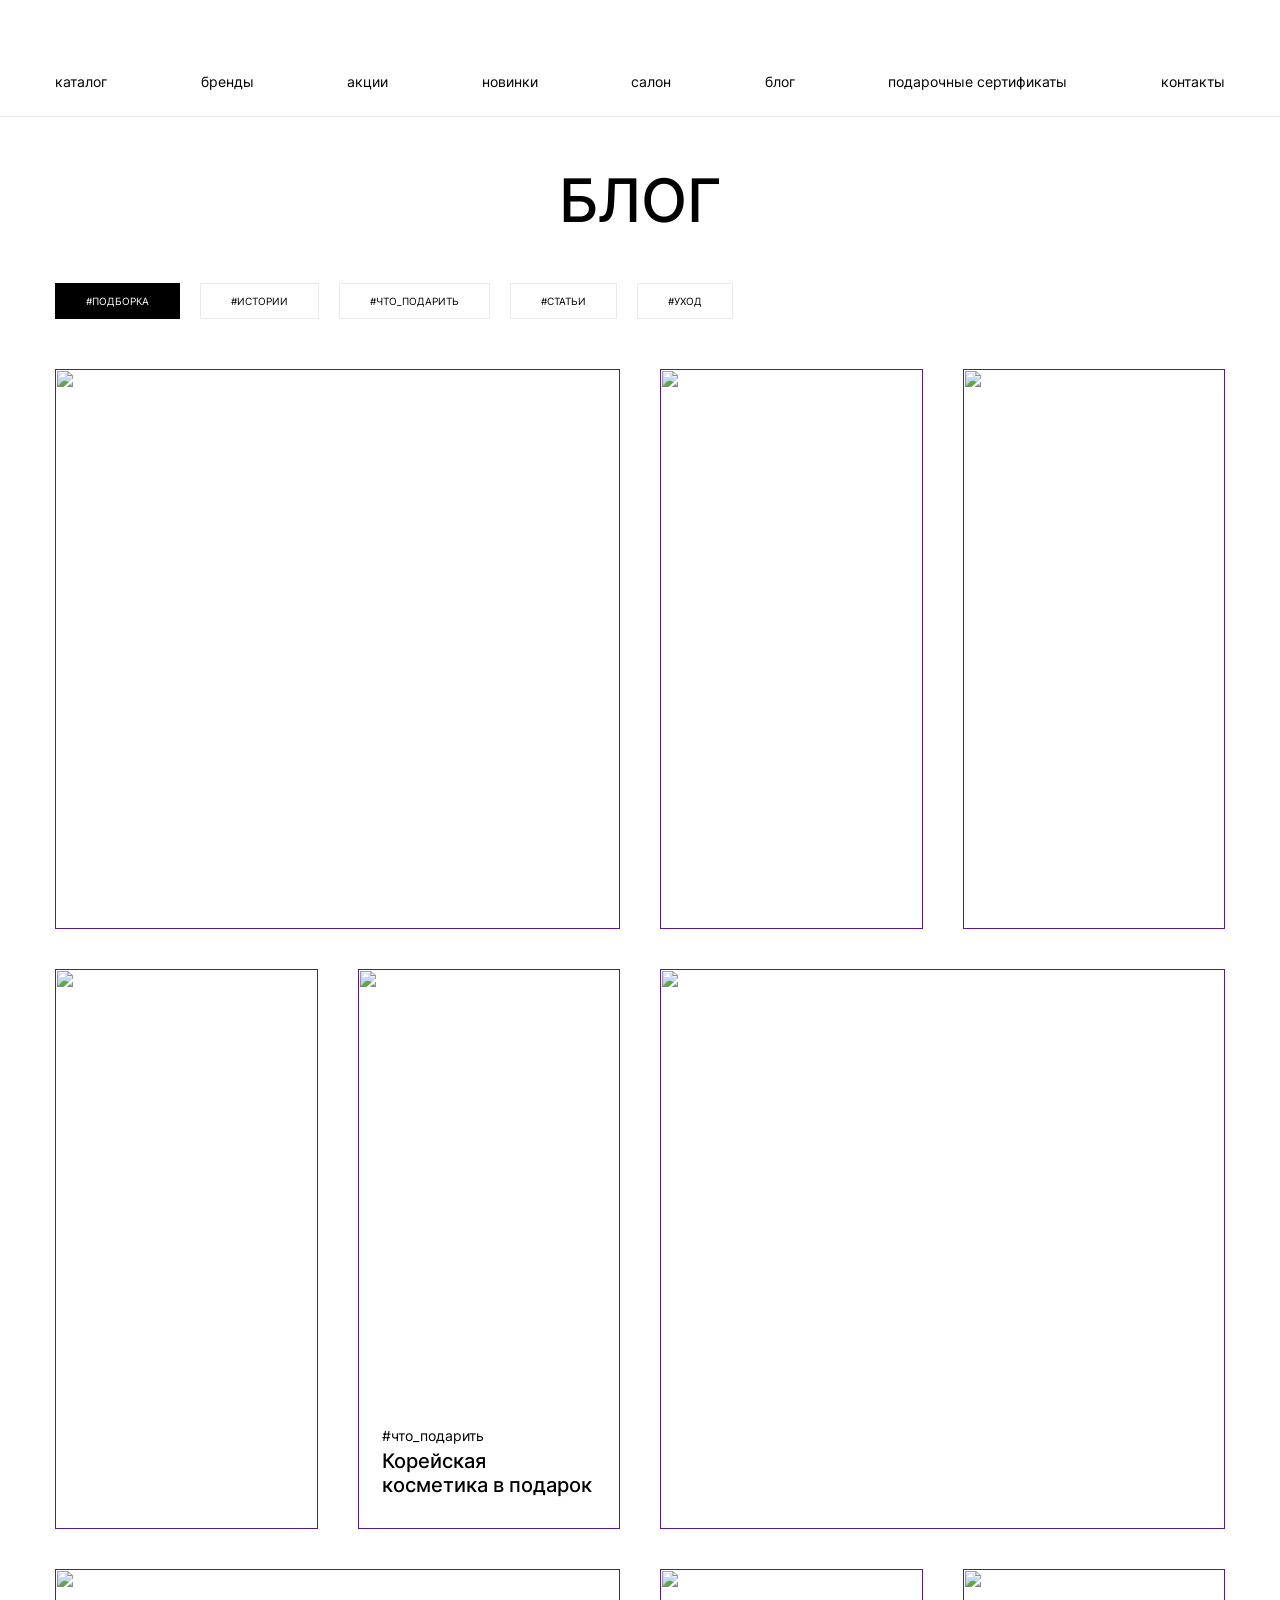
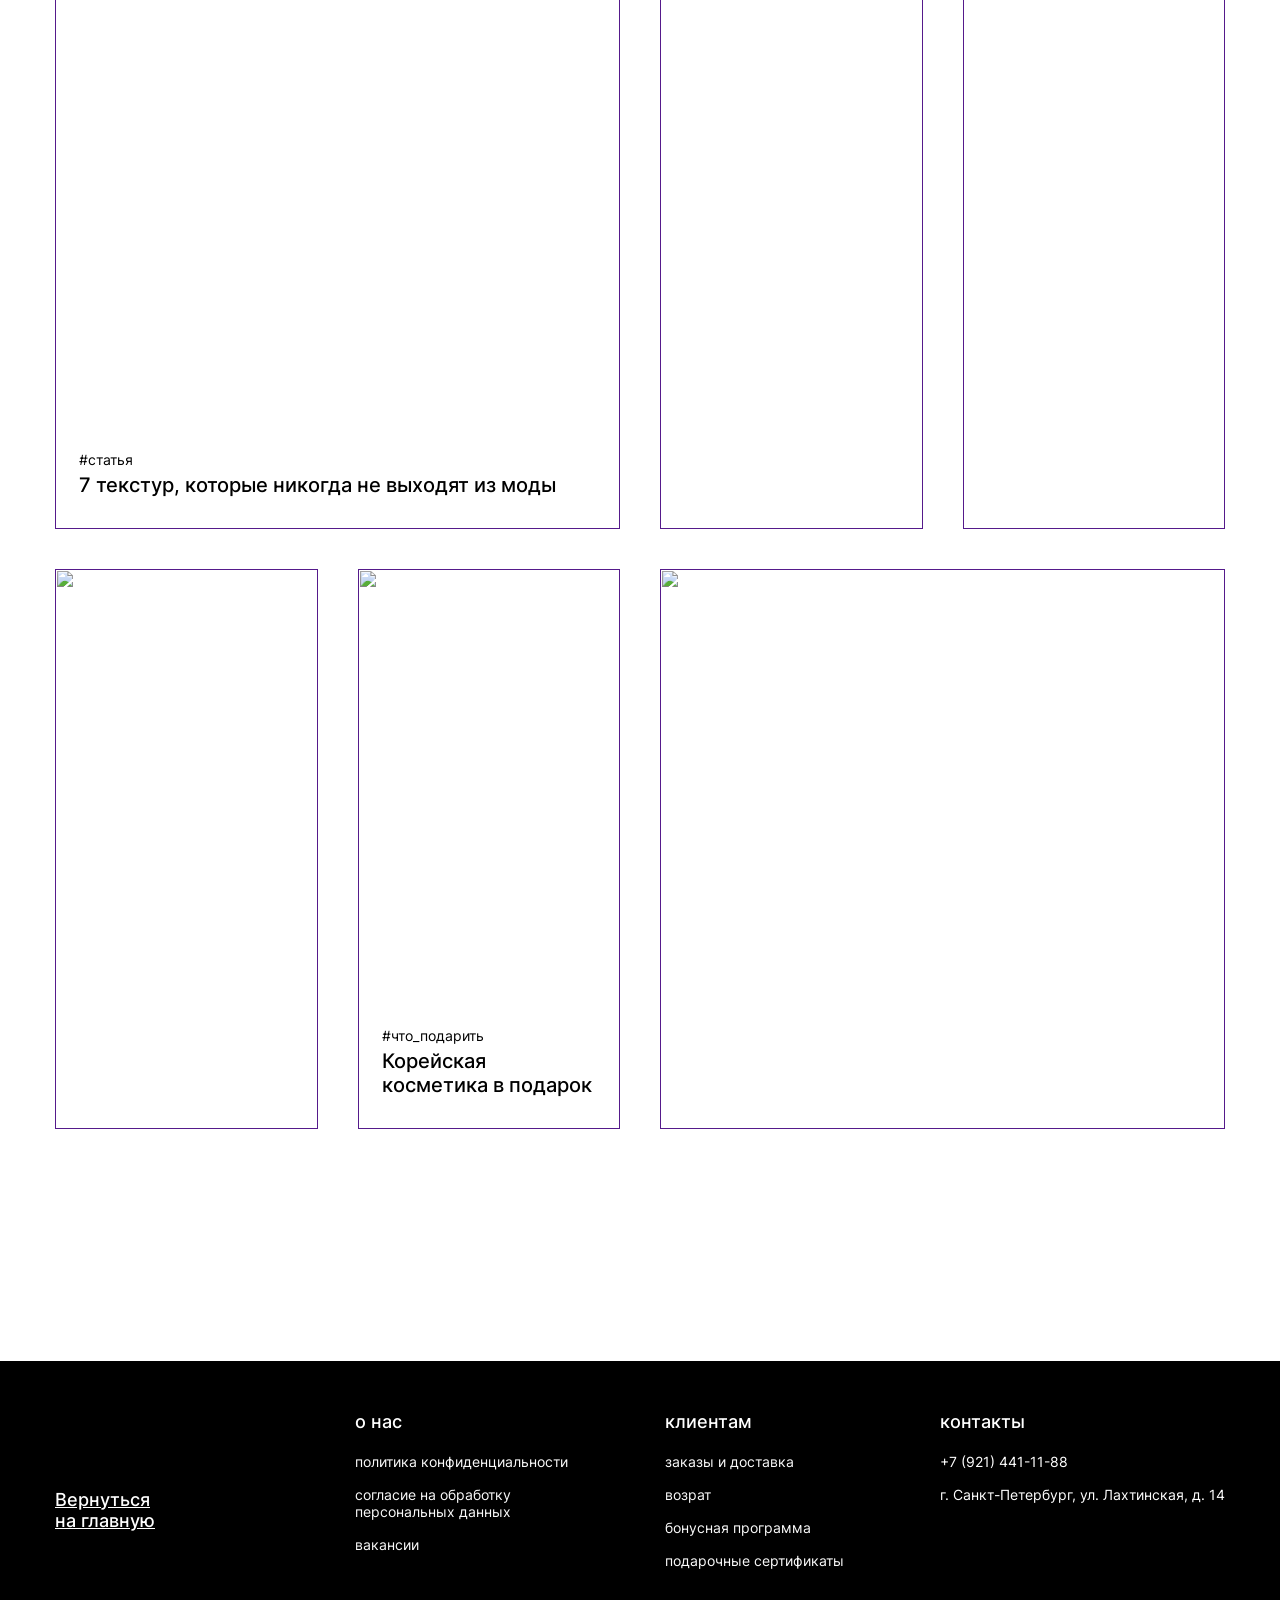
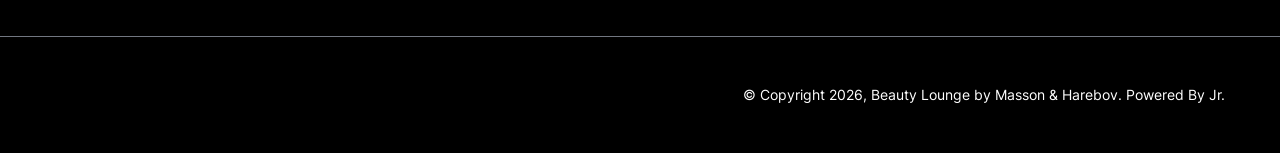
==== blog.html @ 0845b539 "start" ====
<!DOCTYPE html>

<html lang="ru">

<head>
	<meta charset="utf-8" />
	<title>blog</title>
	<meta name="description" content="" />
	<meta http-equiv="X-UA-Compatible" content="IE=edge" />
	<meta name="viewport" content="width=device-width, initial-scale=1.0, maximum-scale=1.0, user-scalable=no">
    

    <link rel="stylesheet" href="css/fontawesome-all.css" />
    <link rel="stylesheet" href="css/slick.css" />
    <link rel="stylesheet" href="css/slick-theme.css" />
    <link rel="stylesheet" href="css/jquery.fancybox.css" />
    <link rel="stylesheet" href="css/fonts.css" />
    <link rel="stylesheet" href="css/reset.css" />
    <link rel="stylesheet" href="css/style.css" />
    <link rel="stylesheet" href="css/media.css" />
	
	

</head>
<body>

    
    
    <!-- HEADER
    ================================= -->
    <div class="header">
        <div class="header__top">
            <div class="container">
                <div class="cols">
                    <div class="col col_left show1200">
                        <div class="items">
                            <div class="item">
                                <div class="burger"></div>
                            </div>
                            <div class="item">
                                <div class="header-search btn-search-mob"></div>
                            </div>
                        </div>
                    </div>
                    <div class="col col_right">
                        <div class="items">
                            <div class="item hidd1200">
                                <a class="header-search" href=""></a>
                            </div>
                            <div class="item">
                                <a class="header-fav" href=""></a>
                            </div>
                            <div class="item">
                                <a class="header-cart" href=""></a>
                            </div>
                        </div>
                    </div>
                </div>
                <div class="logo">
                    <a href="">
                        <img src="img/header/logo.svg" alt="">
                    </a>
                </div>
            </div>            
        </div>
        <div class="header__bottom hidd1200">
            <div class="container">
                <div class="nav">
                    <ul>
                        <li><a href="">каталог</a>
                            <div class="nav-drop">
                                <div class="container">
                                    <ul>
                                        <li><a href="">новинки <i></i></a>
                                            <ul>
                                                <li><a href="">все товары категории</a></li>
                                                <li><a href="">азия</a></li>
                                                <li><a href="">макияж</a></li>
                                                <li><a href="">уход</a></li>
                                                <li><a href="">волосы</a></li>
                                                <li><a href="">парфюмерия</a></li>
                                                <li><a href="">натуральная косметика</a></li>
                                                <li><a href="">для дома</a></li>
                                                <li><a href="">украшения</a></li>
                                                <li><a href="">бады и витамины</a></li>
                                            </ul>
                                        </li>
                                        <li><a href="">наша коллекция <i></i></a></li>
                                        <li><a href="">новые бернды <i></i></a></li>
                                        <li><a href="">макияж <i></i></a></li>
                                        <li><a href="">для мужчин <i></i></a></li>
                                        <li><a href="">уход <i></i></a></li>
                                        <li><a href="">парфюмерия <i></i></a></li>
                                        <li><a href="">волосы <i></i></a></li>
                                        <li><a href="">азия <i></i></a></li>
                                        <li><a href="">техника <i></i></a></li>
                                        <li><a href="">для дома <i></i></a></li>
                                        <li><a href="">украшения <i></i></a></li>
                                        <li><a href="">одежда и аксессуары <i></i></a></li>
                                        <li><a href="">продукты питания <i></i></a></li>
                                        <li><a href="">здоровье <i></i></a></li>
                                        <li><a href="">маникюр и педикюр <i></i></a></li>
                                        <li><a href="">натуральная косметика <i></i></a></li>
                                        <li><a href="">товары 18+ <i></i></a></li>
                                    </ul>
                                </div>
                            </div>
                        </li>
                        <li><a href="">бренды</a></li>
                        <li><a href="">акции</a></li>
                        <li><a href="">новинки</a></li>
                        <li><a href="">салон</a></li>
                        <li><a href="">блог</a></li>
                        <li><a href="">подарочные сертификаты</a></li>
                        <li><a href="">контакты</a></li>
                    </ul>
                </div>
            </div>
        </div>
        <div class="nav-mob">
            <div class="nav-mob__level-1">
                <ul>
                    <li><a href="" class="open-1" data-openid_1="level-2_1">каталог <i></i></a></li>
                    <li><a href="">бренды <i></i></a></li>
                    <li><a href="">акции <i></i></a></li>
                    <li><a href="">новинки <i></i></a></li>
                    <li><a href="">салон <i></i></a></li>
                    <li><a href="">блог <i></i></a></li>
                    <li><a href="">подарочные сертификаты <i></i></a></li>
                    <li><a href="">контакты <i></i></a></li>
                </ul>
            </div>
            <div class="nav-mob__level-2" id="level-2_1">
                <div class="level-back level-back-1"><i></i> каталог</div>
                <ul>
                    <li><a href="" class="open-2" data-openid_2="level-3_1">новинки <i></i></a></li>
                    <li><a href="">наша коллекция <i></i></a></li>
                    <li><a href="">новые бернды <i></i></a></li>
                    <li><a href="">макияж <i></i></a></li>
                    <li><a href="">для мужчин <i></i></a></li>
                    <li><a href="">уход <i></i></a></li>
                    <li><a href="">парфюмерия <i></i></a></li>
                    <li><a href="">волосы <i></i></a></li>
                    <li><a href="">азия <i></i></a></li>
                    <li><a href="">техника <i></i></a></li>
                    <li><a href="">для дома <i></i></a></li>
                    <li><a href="">украшения <i></i></a></li>
                    <li><a href="">одежда и аксессуары <i></i></a></li>
                    <li><a href="">продукты питания <i></i></a></li>
                    <li><a href="">здоровье <i></i></a></li>
                    <li><a href="">маникюр и педикюр <i></i></a></li>
                    <li><a href="">натуральная косметика <i></i></a></li>
                    <li><a href="">товары 18+ <i></i></a></li>
                </ul>
            </div>
            <div class="nav-mob__level-3" id="level-3_1">
                <div class="level-back level-back-2"><i></i> новинки</div>
                <ul>
                    <li><a href="">все товары категории <i></i></a></li>
                    <li><a href="">азия</a></li>
                    <li><a href="">макияж</a></li>
                    <li><a href="">уход</a></li>
                    <li><a href="">волосы</a></li>
                    <li><a href="">парфюмерия</a></li>
                    <li><a href="">натуральная косметика</a></li>
                    <li><a href="">для дома</a></li>
                    <li><a href="">украшения</a></li>
                    <li><a href="">бады и витамины</a></li>
                </ul>
            </div>
        </div>
        <div class="search-drop">
            <form>
                <input type="text" name="" placeholder="Поиск по сайту">
                <button class="btn search-drop__btn"></button>
            </form>
        </div>
    </div>

    <!-- CONTENT
    ================================= -->
    <div class="content">
        <div class="content__section">
            <div class="container">
                <h1 class="title-big center">БЛОГ</h1>
                <div class="sort">
                    <div class="sort__item active">
                        <a href="">#подборка</a>
                    </div>
                    <div class="sort__item">
                        <a href="">#истории</a>
                    </div>
                    <div class="sort__item">
                        <a href="">#что_подарить</a>
                    </div>
                    <div class="sort__item">
                        <a href="">#статьи</a>
                    </div>
                    <div class="sort__item">
                        <a href="">#уход</a>
                    </div>
                </div>
                <div class="blog">
                    <div class="items">
                        <div class="item w50">
                            <a href="">
                                <div class="in">
                                    <div class="pic">
                                        <img src="img/blog/pic_1.jpg" alt="">
                                    </div>
                                    <div class="overlay">
                                        <h2 class="title"><span>#статья</span> 7 текстур, которые никогда<br> не выходят из моды</h2>
                                    </div>
                                </div>
                            </a>
                        </div>
                        <div class="item w25">
                            <a href="">
                                <div class="in">
                                    <div class="pic">
                                        <img src="img/blog/pic_2.jpg" alt="">
                                    </div>
                                    <div class="overlay">
                                        <h2 class="title"><span>#подборка</span> 8 стильных подводок<br> для образа</h2>
                                    </div>
                                </div>
                            </a>
                        </div>
                        <div class="item w25">
                            <a href="">
                                <div class="in">
                                    <div class="pic">
                                        <img src="img/blog/pic_3.jpg" alt="">
                                    </div>
                                    <div class="overlay">
                                        <h2 class="title"><span>#что_подарить</span> Корейская косметика в подарок</h2>
                                    </div>
                                </div>
                            </a>
                        </div>
                        <div class="item w25">
                            <a href="">
                                <div class="in">
                                    <div class="pic">
                                        <img src="img/blog/pic_4.jpg" alt="">
                                    </div>
                                    <div class="overlay">
                                        <h2 class="title"><span>#подборка</span> 8 стильных подводок для образа</h2>
                                    </div>
                                </div>
                            </a>
                        </div>
                        <div class="item w25">
                            <a href="">
                                <div class="in">
                                    <div class="pic">
                                        <img src="img/blog/pic_5.jpg" alt="">
                                    </div>
                                    <div class="overlay">
                                        <h2 class="title black"><span>#что_подарить</span> Корейская косметика в подарок</h2>
                                    </div>
                                </div>
                            </a>
                        </div>
                        <div class="item w50">
                            <a href="">
                                <div class="in">
                                    <div class="pic">
                                        <img src="img/blog/pic_6.jpg" alt="">
                                    </div>
                                    <div class="overlay">
                                        <h2 class="title"><span>#статья</span> 7 текстур, которые никогда<br> не выходят из моды</h2>
                                    </div>
                                </div>
                            </a>
                        </div>
                        <div class="item w50">
                            <a href="">
                                <div class="in">
                                    <div class="pic">
                                        <img src="img/blog/pic_7.jpg" alt="">
                                    </div>
                                    <div class="overlay">
                                        <h2 class="title black"><span>#статья</span> 7 текстур, которые никогда не выходят из моды</h2>
                                    </div>
                                </div>
                            </a>
                        </div>
                        <div class="item w25">
                            <a href="">
                                <div class="in">
                                    <div class="pic">
                                        <img src="img/blog/pic_8.jpg" alt="">
                                    </div>
                                    <div class="overlay">
                                        <h2 class="title"><span>#подборка</span> 8 стильных подводок для образа</h2>
                                    </div>
                                </div>
                            </a>
                        </div>
                        <div class="item w25">
                            <a href="">
                                <div class="in">
                                    <div class="pic">
                                        <img src="img/blog/pic_9.jpg" alt="">
                                    </div>
                                    <div class="overlay">
                                        <h2 class="title"><span>#что_подарить</span> Корейская косметика в подарок</h2>
                                    </div>
                                </div>
                            </a>
                        </div>
                        <div class="item w25">
                            <a href="">
                                <div class="in">
                                    <div class="pic">
                                        <img src="img/blog/pic_10.jpg" alt="">
                                    </div>
                                    <div class="overlay">
                                        <h2 class="title"><span>#подборка</span> 8 стильных подводок для образа</h2>
                                    </div>
                                </div>
                            </a>
                        </div>
                        <div class="item w25">
                            <a href="">
                                <div class="in">
                                    <div class="pic">
                                        <img src="img/blog/pic_11.jpg" alt="">
                                    </div>
                                    <div class="overlay">
                                        <h2 class="title black"><span>#что_подарить</span> Корейская косметика в подарок</h2>
                                    </div>
                                </div>
                            </a>
                        </div>
                        <div class="item w50">
                            <a href="">
                                <div class="in">
                                    <div class="pic">
                                        <img src="img/blog/pic_12.jpg" alt="">
                                    </div>
                                    <div class="overlay">
                                        <h2 class="title"><span>#статья</span> 7 текстур, которые никогда не выходят из моды</h2>
                                    </div>
                                </div>
                            </a>
                        </div>
                    </div>
                </div>
                <div class="flex-bot">
                    <button class="btn show-more"></button>
                </div>
            </div>
        </div>
    </div>

    

    <!-- FOOTER
    ================================= -->
    <div class="footer">
        <div class="footer__top">
            <div class="container">
                <div class="footer__cols">
                    <div class="footer__left">
                        <div class="logo">
                            <a href="">
                                <img src="img/footer/logo.svg" alt="">
                            </a>
                        </div>
                        <div class="link-home">
                            <a href="">Вернуться<br> на главную</a>
                        </div>
                    </div>
                    <div class="footer__right">
                        <div class="cols">
                            <div class="col">
                                <div class="subtitle">о нас</div>
                                <ul class="footer-nav">
                                    <li><a href="">политика конфиденциальности</a></li>
                                    <li><a href="">согласие на обработку<br> персональных данных</a></li>
                                    <li><a href="">вакансии</a></li>
                                </ul>
                            </div>
                            <div class="col">
                                <div class="subtitle">клиентам</div>
                                <ul class="footer-nav">
                                    <li><a href="">заказы и доставка</a></li>
                                    <li><a href="">возрат</a></li>
                                    <li><a href="">бонусная программа</a></li>
                                    <li><a href="">подарочные сертификаты</a></li>
                                </ul>
                            </div>
                            <div class="col">
                                <div class="subtitle">контакты</div>
                                <div class="footer__contact">
                                    <a href="">+7 (921) 441-11-88</a>
                                </div>
                                <div class="footer__contact">г. Санкт-Петербург, ул. Лахтинская, д. 14</div>
                                <div class="soc">
                                    <div class="soc__item">
                                        <a href="">
                                            <img src="img/footer/vk.svg" alt="">
                                        </a>
                                    </div>
                                    <div class="soc__item">
                                        <a href="">
                                            <img src="img/footer/wh.svg" alt="">
                                        </a>
                                    </div>
                                    <div class="soc__item">
                                        <a href="">
                                            <img src="img/footer/tg.svg" alt="">
                                        </a>
                                    </div>
                                    <div class="soc__item">
                                        <a href="">
                                            <img src="img/footer/max.svg" alt="">
                                        </a>
                                    </div>
                                </div>
                            </div>
                        </div>
                    </div>
                </div>
            </div>
        </div>
        <div class="footer__bottom">
            <div class="container">
                <div class="cols">
                    <div class="col">
                        <div class="logo-2">
                            <a href="">
                                <img src="img/footer/logo_2.svg" alt="">
                            </a>
                        </div>
                    </div>
                    <div class="col">
                        <div class="copyright">© Copyright 2026, Beauty Lounge by Masson & Harebov. Powered By Jr.</div>
                    </div>
                </div>
            </div>
        </div>
    </div>
  
 
      
  
    
    
    <script src="libs/jquery-3.7.1.min.js"></script>
    <!--<script src="https://code.jquery.com/jquery-3.7.1.min.js" integrity="sha256-/JqT3SQfawRcv/BIHPThkBvs0OEvtFFmqPF/lYI/Cxo=" crossorigin="anonymous"></script>-->
    <script src="libs/jquery.fancybox.js"></script>
    <script src="libs/slick.min.js"></script> 
    <script src="libs/jquery.maskedinput.js"></script>
    <script src="js/common.js"></script>
 

   
    
</body>
</html>
---- css/fonts.css ----
@font-face {
    font-family: 'Inter';
    src: url('../fonts/Inter-Medium.eot');
    src: url('../fonts/Inter-Medium.eot?#iefix') format('embedded-opentype'),
        url('../fonts/Inter-Medium.woff2') format('woff2'),
        url('Inter-Medium.woff') format('woff');
    font-weight: 500;
    font-style: normal;
    font-display: swap;
}

@font-face {
    font-family: 'Inter';
    src: url('../fonts/Inter-Regular.eot');
    src: url('../fonts/Inter-Regular.eot?#iefix') format('embedded-opentype'),
        url('../fonts/Inter-Regular.woff2') format('woff2'),
        url('../fonts/Inter-Regular.woff') format('woff');
    font-weight: normal;
    font-style: normal;
    font-display: swap;
}

@font-face {
    font-family: 'Inter';
    src: url('../fonts/Inter-SemiBold.eot');
    src: url('../fonts/Inter-SemiBold.eot?#iefix') format('embedded-opentype'),
        url('../fonts/Inter-SemiBold.woff2') format('woff2'),
        url('../fonts/Inter-SemiBold.woff') format('woff');
    font-weight: 600;
    font-style: normal;
    font-display: swap;
}

@font-face {
    font-family: 'Inter';
    src: url('../fonts/Inter-Bold.eot');
    src: url('../fonts/Inter-Bold.eot?#iefix') format('embedded-opentype'),
        url('../fonts/Inter-Bold.woff2') format('woff2'),
        url('../fonts/Inter-Bold.woff') format('woff');
    font-weight: bold;
    font-style: normal;
    font-display: swap;
}

@font-face {
    font-family: 'Inter';
    src: url('../fonts/Inter-Thin.eot');
    src: url('../fonts/Inter-Thin.eot?#iefix') format('embedded-opentype'),
        url('../fonts/Inter-Thin.woff2') format('woff2'),
        url('../fonts/Inter-Thin.woff') format('woff');
    font-weight: 100;
    font-style: normal;
    font-display: swap;
}

@font-face {
    font-family: 'Inter';
    src: url('../fonts/Inter-Black.eot');
    src: url('../fonts/Inter-Black.eot?#iefix') format('embedded-opentype'),
        url('../fonts/Inter-Black.woff2') format('woff2'),
        url('../fonts/Inter-Black.woff') format('woff');
    font-weight: 900;
    font-style: normal;
    font-display: swap;
}

@font-face {
    font-family: 'Inter';
    src: url('../fonts/Inter-ExtraBold.eot');
    src: url('../fonts/Inter-ExtraBold.eot?#iefix') format('embedded-opentype'),
        url('../fonts/Inter-ExtraBold.woff2') format('woff2'),
        url('../fonts/Inter-ExtraBold.woff') format('woff');
    font-weight: bold;
    font-style: normal;
    font-display: swap;
}

@font-face {
    font-family: 'Inter';
    src: url('../fonts/Inter-Light.eot');
    src: url('../fonts/Inter-Light.eot?#iefix') format('embedded-opentype'),
        url('../fonts/Inter-Light.woff2') format('woff2'),
        url('../fonts/Inter-Light.woff') format('woff');
    font-weight: 300;
    font-style: normal;
    font-display: swap;
}

@font-face {
    font-family: 'Inter';
    src: url('../fonts/Inter-ExtraLight.eot');
    src: url('../fonts/Inter-ExtraLight.eot?#iefix') format('embedded-opentype'),
        url('../fonts/Inter-ExtraLight.woff2') format('woff2'),
        url('../fonts/Inter-ExtraLight.woff') format('woff');
    font-weight: 200;
    font-style: normal;
    font-display: swap;
}
---- css/style.css ----
.clearfix:before, .clearfix:after {
    content: '';
    display: table;
}
.clearfix:after {
    clear: both;
}

*::-webkit-input-placeholder {
	color: #717680;
	opacity: 1;
}

*:-moz-placeholder {
	color: #717680;
	opacity: 1;
}
*::-moz-placeholder {
	color: #717680;
	opacity: 1;
}
*:-ms-input-placeholder {
	color: #717680;
	opacity: 1;
}

*{
    box-sizing: border-box;
    -moz-box-sizing: border-box;
}

body {
    width: 100%;
    font-size: 16px;
    font-family: 'Inter', sans-serif;
    line-height: 1.3;
    position: relative;
}

.container{
    width: 100%;
    max-width: 1200px;
    min-width: 320px;
    padding-left: 15px;
    padding-right: 15px;
    margin: 0 auto;
    position: relative;
    z-index: 3;
}

.hidden {
  display: none !important;
}

.label{
    display: block;
    margin-bottom: 6px;
    font-family: 'Inter', sans-serif;
    font-weight: 400;
    font-size: 14px;
    line-height: 1.2;
    color: #717680;
}

.form-group{
    margin-bottom: 24px;
}

input[type='text'],
input[type='password'],
input[type='search']{
    width: 100%;
    height: 44px;
    padding: 0 12px;
    color: #000;
    font-family: 'Inter', sans-serif;
    font-size: 14px;
    background-color: #fff;
    border: 1px solid #717680;
    box-shadow: 0 1px 2px 0 rgba(10, 13, 18, 0.05);
    border-radius: 8px;
    transition: .3s;
}

textarea{    
    width: 100%;
    height: 120px;
    padding: 12px;
    color: #000;
    font-family: 'Inter', sans-serif;
    font-size: 14px;
    background-color: #fff;
    border: 1px solid #717680;
    box-shadow: 0 1px 2px 0 rgba(10, 13, 18, 0.05);
    border-radius: 8px;
    resize: none;
}

input:focus{
    outline: none;
}

textarea:focus{
    outline: none;
}

.cols{
    display: flex;
    flex-wrap: wrap;
    margin: 0 -15px;
}

.col{
    padding: 0 15px;
}

.btn{
    display: inline-block;
    font-family: 'Inter', sans-serif;
    border: medium none;
    background: transparent;
    cursor: pointer;
    transition: .3s;
}

.btn-black{
    min-height: 52px;
    display: inline-flex;
    align-items: center;
    justify-content: center;
    padding: 3px 30px;
    background: #000;
    font-weight: 600;
    font-size: 10px;
    line-height: 1.2;
    text-transform: uppercase;
    color: #fff;
    text-align: center;
}

.btn-black:hover,
.btn-black:active{
    opacity: .888;
}

.btn-red{
    min-height: 52px;
    display: inline-flex;
    align-items: center;
    justify-content: center;
    padding: 3px 30px;
    box-shadow: 0 1px 2px 0 rgba(10, 13, 18, 0.05);
    background: #fc3f1d;
    font-weight: 600;
    font-size: 10px;
    line-height: 1.2;
    text-transform: uppercase;
    color: #fff;
    text-align: center;
}

.btn-red:hover,
.btn-red:active{
    opacity: .888;
}


button:focus{
    outline: none;
}

.slick-dots{
    position: absolute;
    text-align: center;
    bottom: 25px;    
    width: 100%;
    margin: 0 auto !important;
    padding: 0 !important;
}

.slick-dots li{
    width: auto;
    height: auto;
    margin: 0 6px!important;
    padding: 0!important;
}

.slick-dots li:before{
    display: none;
}

.slick-dots li button{
    width: 15px;
    height: 15px;
    padding: 0;
    overflow: hidden;
    border-radius: 50%;
    background-color: transparent;
    border: 1px solid #00728A;
    opacity: 1;
    text-indent: -9999px;
    transition: .3s;
}

.slick-dots li.slick-active button{
    background-color: #00728A;
}

.slick-prev, 
.slick-next{
    width: 22px;
    height: 22px;
    z-index: 9;
    top: 50%;
    transform: translateY(-50%);
    transition: .3s;
    border-radius: 0;
    background-position: center !important;
    background-color: transparent !important;
    background-repeat: no-repeat !important;
}

.slick-prev:before,
.slick-next:before{
    content: none;
    
}

.slick-prev{
    left: 0;
    background-image: url(../img/icons/left.svg)!important;
}

.slick-prev:hover{
    opacity: .8;
}

.slick-next{
    right: 0;
    background-image: url(../img/icons/right.svg)!important;

}

.slick-next:hover{
    opacity: .8;
}

.slick-dotted.slick-slider{
    margin-bottom: 0;
}

.arrow-append{
    width: 68px;
    height: 22px;
    position: relative;
}

.w20{
    width: 20%;
}

.w25{
    width: 25%;
}

.w33{
    width: 33.33%;
}

.w50{
    width: 50%;
}

.w66{
    width: 66.66%;
}

.w100{
    width: 100%;
}

.section{
    padding-top: 50px;
    padding-bottom: 50px;
    background: #fff;
    position: relative;
    z-index: 1;
}

.section.top-0{
    padding-top: 0;
}

.title-block{
    margin-bottom: 24px;
    font-weight: 500;
    font-size: 32px;
    line-height: 1.1;
    color: #000;
}

.go-to{
    margin-bottom: 60px;
    font-weight: 400;
    font-size: 10px;
    line-height: 1.2;
    text-transform: uppercase;
    color: #000;
}

.go-to a{
    display: inline-flex;
    align-items: center;
    color: inherit;
    transition: .3s;
}

.go-to a:hover{

}

.go-to i{
    width: 22px;
    height: 22px;
    display: block;
    flex-shrink: 0;
    margin-left: 12px;
    background: url(../img/icons/right.svg) center no-repeat;
}

.b-head{
    margin-bottom: 24px;
}

.b-head .cols{
    flex-wrap: nowrap;
    align-items: center;
    justify-content: space-between;
}

.b-head .col{

}

.b-head .title-block{
    margin-bottom: 0;
}

.flex-bot{
    padding-top: 40px;
    display: flex;
    justify-content: center;
}

.show-more{
    width: 22px;
    height: 22px;
    display: block;
    background: transparent url(../img/icons/refresh.svg) center no-repeat;
    cursor: pointer;
}

.poster{
    padding-top: 24px;
    position: relative;
}

.poster .pic{
    width: 100%;
    height: 300px;
    position: absolute;
    top: 0;
    left: 0;
    z-index: 1;
}

.poster .pic img{
    width: 100%;
    height: 100%;
    display: block;
    object-fit: cover;
}

/**HEADER**/
.header{
    width: 100%;
    display: block;
    background: #fff;
    border-bottom: 1px solid #E9EAEB;
    position: relative;
    z-index: 12;
}

.header__top{
    min-height: 66px;
    padding-top: 22px;
    padding-bottom: 22px;
    position: relative;
}

.header__top .cols{
    flex-wrap: nowrap;
    align-items: center;
    justify-content: space-between;
    position: relative;
    z-index: 1;
}

.header__top .col_right{
    margin-left: auto;
}

.header .logo{
    position: absolute;
    top: 50%;
    left: 50%;
    transform: translate(-50%, -50%);
    z-index: 3;
}

.header .logo img{
    width: 33px;
    display: block;
}

.header__top .items{
    display: flex;
    align-items: center;
    margin: 0 -12px;
}

.header__top .item{
    padding: 0 12px;
}

.header-search{
    width: 22px;
    height: 22px;
    display: block;
    flex-shrink: 0;
    background: transparent url(../img/header/lup.svg) center no-repeat;
    cursor: pointer;
}

.header-search.active{
    background-image: url(../img/header/lup_close.svg);
}

.header-fav{
    width: 22px;
    height: 22px;
    display: block;
    flex-shrink: 0;
    background: transparent url(../img/header/fav.svg) center no-repeat;
    cursor: pointer;
}

.header-cart{
    width: 22px;
    height: 22px;
    display: block;
    flex-shrink: 0;
    background: transparent url(../img/header/cart.svg) center no-repeat;
    cursor: pointer;
}



.header__bottom{
    padding-top: 5px;
    position: relative;
}

.header__bottom .container{
    position: static;
}

.nav{

}

.nav > ul{
    list-style: none;
    display: flex;
    justify-content: space-between;
    margin: 0 -5px;
}

.nav > ul > li{
    padding: 0 5px;
}

.nav > ul > li > a{
    display: block;
    padding: 3px 0 25px;
    font-weight: 400;
    font-size: 14px;
    line-height: 1.2;
    color: #000;
    position: relative;
    transition: .3s;
}

.nav > ul > li > a:before{
    content: "";
    width: calc(100% + 12px);
    height: 1px;
    background: #000;
    position: absolute;
    top: 100%;
    left: 0;
    z-index: 3;
    transition: .3s;
    opacity: 0;
}

.nav > ul > li:hover > a{
    

}

.nav > ul > li:hover > a:before{
    opacity: 1;
}

.nav > ul > li.active > a:before{
    opacity: 1;
}

.nav ul:has(li:hover) > li:not(:hover) > a {
    color: #717680;
}

/*.nav:hover ul li:not(.activi) > a {
    color: gray;
}

.nav ul li:not(.activi):hover > a {
    color: #000;
}*/

.nav-drop{
    width: 100%;
    padding-top: 24px;
    padding-bottom: 24px;
    background: #fff;
    position: absolute;
    top: 100%;
    left: 0;
    display: none;
}

.nav > ul > li:hover .nav-drop{
    display: block;
}

.nav-drop ul{
    width: 260px;
    list-style: none;
}

.nav-drop ul li{
    position: relative;
}

.nav-drop ul li a{
    min-height: 46px;
    display: flex;
    align-items: center;
    justify-content: space-between;
    padding: 3px 0;
    font-weight: 400;
    font-size: 14px;
    line-height: 1.2;
    color: #000;
    transition: .3s;
}

.nav-drop ul li a i{
    width: 22px;
    height: 22px;
    display: block;
    flex-shrink: 0;
    background: url(../img/icons/ch_right.svg) center no-repeat;
}

.nav-drop ul:has(li:hover) li:not(:hover) > a {
    color: #000;
}

.nav-drop ul li:hover > a,
.nav-drop ul li.active > a{
    color: #998865;
}

.nav-drop ul ul{
    width: 300px;
    padding-left: 40px;
    position: absolute;
    top: 0;
    left: 100%;
    display: none;
}

.nav-drop ul li:hover > ul{
    display: block;
}

.burger{
    width: 22px;
    height: 22px;
    background: url(../img/header/burger.svg) center no-repeat;
    cursor: pointer;
}

.burger.active{
    background-image: url(../img/header/burger_close.svg);
}

.nav-mob{
    width: 225px;
    background: #fff;
    position: absolute;
    top: 100%;
    left: 0;
    z-index: 5;
    display: none;
}

.nav-mob ul{
    list-style: none;
}

.nav-mob ul li{
    position: relative;
}

.nav-mob ul li a{
    min-height: 38px;
    display: flex;
    align-items: center;
    justify-content: space-between;
    padding: 3px 10px 3px;
    font-weight: 400;
    font-size: 10px;
    line-height: 1.2;
    text-transform: uppercase;
    color: #000;
    transition: .3s;
}

.nav-mob ul li a i{
    width: 22px;
    height: 22px;
    display: block;
    flex-shrink: 0;
    background: url(../img/icons/ch_right.svg) center no-repeat;
}

.nav-mob ul li.active > a{
    color: #998865;
}

.nav-mob__level-2{
    display: none;
}

.nav-mob__level-3{
    display: none;
}

.level-back{
    min-height: 38px;
    display: flex;
    align-items: center;
    padding: 3px 10px;
    background: #fafafa;
    font-weight: 400;
    font-size: 10px;
    line-height: 1.2;
    text-transform: uppercase;
    color: #000;
}

.level-back i{
    width: 22px;
    height: 22px;
    display: block;
    flex-shrink: 0;
    margin-right: 6px;
    background: url(../img/icons/ch_left.svg) center no-repeat;
}

.search-drop{
    width: 100%;
    padding: 10px;
    box-shadow: 0 10px 20px 0 rgba(0, 0, 0, 0.1);
    background: #fff;
    position: absolute;
    top: 100%;
    left: 0;
    z-index: 3;
    display: none;
}

.search-drop input{
    width: 100%;
    height: 28px;
    padding: 0 30px 0 0;
    background: #fff;
    border: none;
    border-radius: 0;
    font-weight: 400;
    font-size: 12px;
    line-height: 1.2;
    color: #000;
    box-shadow: none;
}

.search-drop__btn{
    width: 22px;
    height: 22px;
    display: block;
    background: transparent url(../img/header/lup.svg) center no-repeat;
    position: absolute;
    top: 50%;
    right: 10px;
    z-index: 3;
    transform: translateY(-50%);
}

/**INTRO**/
.intro{
    width: 100%;
    display: block;
    background: #EBECEF;
    position: relative;
    z-index: 3;
}

.intro .pic{
    width: 100%;
    height: 100%;
    position: absolute;
    top: 0;
    left: 0;
    z-index: 1;
}

.intro .pic_mob{
    display: none;
}

.intro .pic img{
    width: 100%;
    height: 100%;
    display: block;
    object-fit: cover;
    object-position: right center;
}

.intro .pic_mob img{
    object-position: center;
}

.intro .container{
    position: relative;
    z-index: 3;
}

.intro .in{
    height: 408px;
    display: flex;
    align-items: center;
}

.intro .vert{
    width: 100%;
}

.intro .title{
    margin-bottom: 18px;
    font-weight: 500;
    font-size: 60px;
    line-height: 1.1;
    color: #000;
}

.intro p{
    margin-bottom: 24px;
    font-weight: 500;
    font-size: 24px;
    line-height: 1.2;
    color: #000;
}

.intro .btn{
    min-width: 200px;
}

/**STORY**/
.story{

}

.story .items{
    display: flex;
    justify-content: space-between;
    margin: 0 -10px;
}

.story .item{
    padding: 0 10px;
}

.story .item .in{
    width: 72px;
    cursor: pointer;
}

.story .item .pic{
    width: 72px;
    height: 72px;
    padding: 4px;
    background: #fff;
    border: 1px solid #000;
    border-radius: 100%;
    overflow: hidden;
}

.story .item .pic img{
    width: 100%;
    height: 100%;
    display: block;
    object-fit: cover;
    object-position: center;
}

.story .item .title{
    padding-top: 8px;
    font-weight: 400;
    font-size: 14px;
    line-height: 1.2;
    text-align: center;
    color: #000;
}

/**SLINE**/
.sline{
    width: 100%;
    display: block;
    padding-top: 4px;
    padding-bottom: 4px;
    background: #000;
    position: relative;
    z-index: 1;
}

.sline p{
    font-weight: 400;
    font-size: 10px;
    line-height: 1.2;
    color: #fff;
    text-align: center;
}

/**PRODUCTS**/
.products{

}

.products .slider-wrap{
    margin: 0 -20px;
}

.products.arrows-side .slider-wrap{
    margin: 0 -10px;
}

.products .items{
    display: flex;
    flex-wrap: wrap;
    margin: 0 -20px;
}

.products .item{
    padding: 0 20px;
}

.products.arrows-side .item{
    padding: 0 10px;
}

.products .item .in{
    background: #fff;
    position: relative;
}

.products .item .pic{
    height: 260px;
    position: relative;
    z-index: 1;
}

.products .item .pic img{
    width: 100%;
    height: 100%;
    display: block;
    object-fit: cover;
    object-position: center;
}

.btn-fav{
    width: 22px;
    height: 22px;
    display: block;
    background: url(../img/products/fav.svg) center no-repeat;
    cursor: pointer;
    transition: .3s;
}

.btn-fav.active{
    background-image: url(../img/products/fav_active.svg);
}

.products .item .btn-fav{
    position: absolute;
    top: 10px;
    right: 10px;
    z-index: 3;
}

.shild{
    display: flex;
}

.shild__item{
    width: 34px;
    height: 34px;
    flex-shrink: 0;
}

.shild__item.hit{
    background: url(../img/products/hit.svg) center no-repeat;
    background-size: contain;
}

.shild__item.flash{
    background: url(../img/products/flash.svg) center no-repeat;
    background-size: contain;
}

.shild__item.sale{
    display: flex;
    align-items: center;
    justify-content: center;
    background: #710000;
    font-weight: 500;
    font-size: 14px;
    line-height: 1.2;
    color: #fff;
}

.products .item .shild{
    position: absolute;
    top: 0;
    left: 0;
    z-index: 3;
}

.products .item .bottom{
    padding-top: 16px;
    position: relative;
}

.btn-products-add{
    width: 42px;
    height: 42px;
    background: #998865 url(../img/products/cart.svg) center no-repeat;
    border-radius: 100%;
    position: absolute;
    top: -34px;
    right: 10px;
    z-index: 3;
    cursor: pointer;
    transition: .3s;
    opacity: 0;
}

.products .item .in:hover .btn-products-add{
    opacity: 1;
}

.btn-products-add:hover{
    background-color: #000;
}

.products .item .sub{
    min-height: 34px;
    margin-bottom: 10px;
    font-weight: 400;
    font-size: 14px;
    line-height: 1.2;
    color: #000;
    position: relative;
    z-index: 1;
    transition: .3s;
}

.products .item .in:hover .sub{
    color: #998865;
}

.products .item .sub a{
    color: inherit;
}

.products .item .title{
    min-height: 44px;
    margin-bottom: 12px;
    font-weight: 500;
    font-size: 18px;
    line-height: 1.2;
    color: #000;
    position: relative;
    z-index: 1;
    transition: .3s;
}

.products .item .in:hover .title{
    color: #998865;
}

.products .item .title a{
    color: inherit;
}

.products .item .price{
    font-weight: 500;
    font-size: 18px;
    line-height: 1.2;
    color: #000;
    position: relative;
    z-index: 1;
    transition: .3s;
}

.products .item .in:hover .price{
    color: #998865;
}

.arrows-side{
    padding: 0 30px;
}

.arrows-side .slick-prev{
    left: -24px;
}

.arrows-side .slick-next{
    right: -24px;
}

/**ACCII**/
.accii{

}

.accii .slider-wrap{
    margin: 0 -20px;
}

.accii .item{
    padding: 0 20px;
}

.accii .item .in{
    background: #fff;
    position: relative;
}

.accii .item .pic{
    height: 350px;
    margin-bottom: 16px;
}

.accii .item .pic img{
    width: 100%;
    height: 100%;
    display: block;
    object-fit: cover;
}

.accii .item .title{
    margin-bottom: 12px;
    font-weight: 500;
    font-size: 24px;
    line-height: 1.2;
    color: #000;
    position: relative;
    z-index: 1;
    transition: .3s;
}

.accii .item .in:hover .title{
    color: #998865;
}

.accii .item .title a{
    color: inherit;
}

.accii .item p{
    font-weight: 500;
    font-size: 18px;
    line-height: 1.2;
    color: #000;
    position: relative;
    z-index: 1;
    transition: .3s;
}

.accii .item .in:hover p{
    color: #998865;
}

.accii .item p a{
    color: inherit;
}

/**CONTENT**/
.content{
    width: 100%;
    display: block;
    padding-bottom: 80px;
    position: relative;
    z-index: 1;
}

.content__section{
    padding-top: 50px;
    padding-bottom: 50px;
}

.content__top{
    padding-top: 24px;
}

.content h1{
    margin-bottom: 24px;
    font-weight: 500;
    font-size: 32px;
    line-height: 1.1;
    color: #000;
}

.content h2{
    margin-bottom: 24px;
    font-weight: 500;
    font-size: 24px;
    line-height: 1.2;
    color: #000;
}

.content h3{
    margin-bottom: 24px;
    font-weight: 500;
    font-size: 24px;
    line-height: 1.2;
    color: #000;
}

.content p{
    margin-bottom: 24px;
    font-weight: 400;
    font-size: 14px;
    line-height: 1.2;
    color: #000;
}

.content p span{
    font-weight: 600;
}

/**SEARCH**/
.search{

}

.search__cols{
    display: flex;
    flex-wrap: wrap;
}

.search__left{
    width: calc(100% - 590px);
    padding-right: 30px;
}

.search__right{
    width: 590px;
    flex-shrink: 0;
}

.search__input{
    margin-bottom: 60px;
    position: relative;
}

.search__input:before{
    content: "";
    width: 62px;
    height: 62px;
    display: block;
    background: url(../img/icons/ar_right_big.svg) center no-repeat;
    position: absolute;
    top: 50%;
    right: 10px;
    z-index: 3;
    transform: translateY(-50%);
}

.search__btn{
    opacity: 0;
    visibility: 0;
    pointer-events: none;
    position: absolute;
}

.search__input input::-webkit-input-placeholder {
    color: #e9eaeb;
    opacity: 1;
}

.search__input input:-moz-placeholder {
    color: #e9eaeb;
    opacity: 1;
}
.search__input input::-moz-placeholder {
    color: #e9eaeb;
    opacity: 1;
}
.search__input input:-ms-input-placeholder {
    color: #e9eaeb;
    opacity: 1;
}

.search__input input{
    height: 96px;
    padding-left: 0;
    padding-right: 70px;
    background: transparent;
    border: none;
    border-left: 1px solid #000;
    border-radius: 0;
    font-weight: 400;
    font-size: 80px;
    line-height: 1.2;
    color: #e9eaeb;
    box-shadow: none;
}

.search-results{

}

.search-results__item{
    display: flex;
    align-items: center;
    margin-bottom: 12px;
    font-weight: 400;
    font-size: 14px;
    line-height: 1.2;
    color: #000;
}

.search-results__item a{
    display: inline-flex;
    align-items: center;
    color: inherit;
}

.search-results__item i{
    width: 22px;
    height: 22px;
    display: block;
    flex-shrink: 0;
    margin-right: 12px;
    background: url(../img/icons/time.svg) center no-repeat;
}

/**BRANDS**/
.brands{

}

.brands__top{
    max-width: 684px;
    margin-left: auto;
}

.alpha{

}

.alpha .items{
    display: flex;
    margin: 0 -2px;
}

.alpha .item{
    padding: 0 2px;
    flex-grow: 1;
}

.alpha .item .in{
    height: 42px;
    display: flex;
    align-items: center;
    justify-content: center;
    padding: 3px;
    background: #e9eaeb;
    border-radius: 4px;
    font-weight: 400;
    font-size: 10px;
    line-height: 1.2;
    text-transform: uppercase;
    color: #000;
}

.alpha .item.dark .in{
    background: #000;
    color: #fff;
}

.abc{

}

.abc .items{
    display: flex;
    flex-wrap: wrap;
    margin: 0 -15px;
}

.abc .item{
    width: 16.66%;
    padding: 0 15px;
    margin-top: 40px;
}

.abc .item .in{
    display: flex;
}

.abc .item .left{
    width: 65px;
    flex-shrink: 0;
    padding-right: 15px;
    font-weight: 500;
    font-size: 32px;
    line-height: 1.1;
    color: #000;
}

.abc .item ul{
    list-style: none;
}

.abc .item ul li{
    margin-bottom: 12px;
    font-weight: 400;
    font-size: 14px;
    line-height: 1.2;
    color: #000;
}

.abc .item ul li a{
    color: inherit;
}

.decorated{

}

.decorated .title{
    margin-bottom: 18px;
    font-weight: 500;
    font-size: 24px;
    line-height: 1.2;
    text-align: center;
    color: #000;
}

.decorated .sub{
    margin-bottom: 50px;
    font-weight: 500;
    font-size: 20px;
    line-height: 1.2;
    text-align: center;
    color: #000;
}

.decorated .text{
    margin-bottom: 24px;
    font-weight: 500;
    font-size: 18px;
    line-height: 1.2;
    text-align: center;
    color: #000;
}

.decorated .text a{
    color: inherit;
    text-decoration: underline;
}

body .title-big{
    margin-bottom: 50px;
    font-weight: 500;
    font-size: 60px;
    line-height: 1.1;
    text-align: center;
    color: #000;
}

.title-big.center{
    text-align: center;
}

.sort{
    display: flex;
    padding-bottom: 50px;
    overflow: auto;
}

.sort__item{
    margin-right: 20px;
}

.sort__item a{
    min-height: 36px;
    display: inline-flex;
    align-items: center;
    justify-content: center;
    padding: 3px 30px;
    background: #fff;
    border: 1px solid #e9eaeb;
    font-weight: 400;
    font-size: 10px;
    line-height: 1.2;
    text-transform: uppercase;
    color: #000;
    transition: .3s;
}

.sort__item.active a{
    background: #000;
    border-color: #000;
    color: #fff;
}

/**BLOG**/
.blog{

}

.blog .items{
    display: flex;
    flex-wrap: wrap;
    margin: 0 -20px;
}

.blog .item{
    padding: 0 20px;
    margin-bottom: 40px;
}

.blog .item .in{
    position: relative;
}

.blog .item .pic{
    height: 560px;
    position: relative;
    z-index: 1;
}

.blog .item .pic img{
    width: 100%;
    height: 100%;
    height: block;
    object-fit: cover;
}

.blog .item .overlay{
    width: 100%;
    height: 100%;
    display: flex;
    align-items: flex-end;
    padding: 32px 24px;
    position: absolute;
    top: 0;
    left: 0;
    z-index: 3;
}

.blog .item .title{
    margin-bottom: 0!important;
    width: 100%;
    font-weight: 500;
    font-size: 20px;
    line-height: 1.2;
    color: #fff;
    transition: .3s;
}

.blog .item .title.black{
    color: #000;
}

.blog .item .title span{
    display: block;
    padding-bottom: 4px;
    font-weight: 400;
    font-size: 14px;
    line-height: 1.2;
}

.blog .item .title a{
    color: inherit;
}

.blog .item .in:hover .title{
    /*color: #998865;*/
}

.breadcrumbs{
    
}

.breadcrumbs ul{
    list-style: none;
    display: flex;
    flex-wrap: wrap;
}

.breadcrumbs ul li{
    padding-right: 20px;
    position: relative;
    font-size: 10px;
    font-weight: 400;
    color: #717680;
    text-transform: uppercase;
    line-height: 1.2;
}

.breadcrumbs ul li:before{
    content: "/";
    color: #717680;
    position: absolute;
    top: 50%;
    right: 6px;
    transform: translateY(-50%);
}

.breadcrumbs ul li:last-child:before{
    content: none;
}

.breadcrumbs ul li a{
    display: block;
    color: #898989;
}

.paper{

}

.paper__top{
    display: flex;
    align-items: center;
    padding-bottom: 50px;
}

.paper__top .pic{
    width: 260px;
    height: 260px;
}

.paper__top .pic img{
    width: 100%;
    height: 100%;
    display: block;
    object-fit: cover;
}

.paper__top .right{
    padding-left: 40px;
}

.paper .title{
    margin-bottom: 0;
}

.paper .title span{
    display: block;
    padding-bottom: 4px;
    font-weight: 500;
    font-size: 24px;
    line-height: 1.2;
}

.paper .title a{
    color: inherit;
}

/**INTER**/
.inter{
    max-width: 360px;
    margin: 0 auto;
    padding-top: 50px;
}

.inter .title{
    margin-bottom: 12px;
    font-weight: 500;
    font-size: 32px;
    line-height: 1.1;
    text-align: center;
    color: #000;
}

.inter .sub{
    margin-bottom: 32px;
    font-weight: 400;
    font-size: 14px;
    line-height: 1.2;
    text-align: center;
    color: #717680;
}

.inter .fote{
    padding-top: 30px;
    font-weight: 400;
    font-size: 14px;
    line-height: 1.5;
    color: #717680;
    text-align: center;
}

.inter .fote a{
    font-size: 14px;
    text-decoration: underline;
    color: #000;
}

.inter__btn{
    width: 100%;
    min-height: 44px;
    margin-bottom: 16px;
}

.btn-ya{
    width: 100%;
    min-height: 44px;
}

.btn-ya i{
    width: 22px;
    height: 22px;
    display: block;
    flex-shrink: 0;
    margin-right: 12px;
    background: url(../img/icons/ya.svg) center no-repeat;
}

.or{
    margin-bottom: 16px;
    font-weight: 400;
    font-size: 14px;
    line-height: 1.42857;
    text-align: center;
    color: #717680;
    overflow: hidden;
}

.or span{
    display: inline-block;
    padding: 0 8px;
    position: relative;
}

.or span:before{
    content: "";
    width: 100vw;
    height: 1px;
    background: #e9eaeb;
    position: absolute;
    top: 50%;
    right: 100%;
}

.or span:after{
    content: "";
    width: 100vw;
    height: 1px;
    background: #e9eaeb;
    position: absolute;
    top: 50%;
    left: 100%;
}


/**FOOTER**/
.footer{
    width: 100%;
    display: block;
    background: #000;
    position: relative;
    z-index: 1;
}

.footer__top{
    padding-top: 50px;
    padding-bottom: 50px;
}

.footer__cols{
    display: flex;
    align-items: center;
    justify-content: space-between;
}

.footer__left{
    padding-right: 30px;
}

.footer__right{
    flex-basis: 870px;
}

.footer .logo{
    margin-bottom: 24px;
}

.footer .logo img{
    width: 60px;
    display: block;
}

.link-home{
    font-weight: 500;
    font-size: 18px;
    line-height: 1.2;
    color: #fff;
}

.link-home a{
    color: inherit;
    text-decoration: underline;
}

.footer__top .cols{
    flex-wrap: nowrap;
    justify-content: space-between;
}

.footer .subtitle{
    margin-bottom: 22px;
    font-weight: 500;
    font-size: 18px;
    line-height: 1.2;
    color: #fff;
}

.footer .subtitle a{
    color: inherit;
}

.footer-nav{
    list-style: none;
}

.footer-nav li{
    margin-bottom: 16px;
    font-weight: 400;
    font-size: 14px;
    line-height: 1.2;
    color: #fafafa;
}

.footer-nav li a{
    color: inherit;
    transition: .3s;
}

.footer__contact{
    margin-bottom: 16px;
    font-weight: 400;
    font-size: 14px;
    line-height: 1.2;
    color: #fff;
}

.footer__contact a{
    color: inherit;
}

.soc{
    display: flex;
    align-items: center;
    margin: 0 -8px;
    padding-top: 8px;
}

.soc__item{
    padding: 0 8px;
}

.soc__item img{
    max-width: 100%;
    display: block;
}

.footer__bottom{
    padding-top: 50px;
    padding-bottom: 50px;
    border-top: 1px solid #717680;
}

.footer__bottom .cols{
    flex-wrap: nowrap;
    align-items: center;
    justify-content: space-between;
}

.footer .logo-2{

}

.footer .logo-2 img{
    width: 122px;
    display: block;
}

.copyright{
    font-weight: 400;
    font-size: 14px;
    line-height: 1.2;
    color: #fff;
}

.show1200{
    display: none!important;
}
---- css/media.css ----
@media only screen and (max-width : 1600px){
	


}/**1600px**/

@media only screen and (max-width : 1440px){
	
}/**1440px**/



@media only screen and (max-width : 1280px){
	
}/**1280px**/

@media only screen and (max-width : 1200px){
	.hidd1200{
		display: none!important;
	}

	.show1200{
		display: block!important;
	}

	.header{
		border-bottom: 2px solid #FAFAFA;
	}

	.header__top{
		min-height: 60px;
		padding-top: 18px;
		padding-bottom: 18px;
	}

	.header__top .items{
		margin: 0 -5px;
	}

	.header__top .item{
		padding: 0 5px;
	}

	.section{
		padding-top: 20px;
		padding-bottom: 20px;
	}

	.story{
		margin-right: -15px;
		overflow: hidden;
	}

	.story .item .title{
		font-size: 12px;
	}

	.story .items{
		overflow: auto;
	}

	.title-block{
		margin-bottom: 10px;
		font-size: 20px;
	}

	.go-to{
		margin-bottom: 20px;
	}

	.arrows-side{
		padding: 0;
	}

	.arrows-side .slick-prev,
	.arrows-side .slick-next{
		display: none!important;
	}

	.products .slider-wrap,
	.products.arrows-side .slider-wrap{
		margin: 0 -9px;
	}

	.products .item,
	.products.arrows-side .item{
		padding: 0 9px;
	}

	.products-slider{
		margin-right: -15px;
		overflow: hidden;
	}	

	.products-slider .slick-slider{
		margin-right: -80px;
	}

	.shild__item{
		width: 24px;
		height: 24px;
	}

	.shild__item.sale{
		font-size: 10px;
	}

	.accii .slider-wrap{
		margin: 0 -15px;
	}

	.accii .item{
		padding: 0 15px;
	}

	.content{
		padding-bottom: 20px;
	}

	.content__section{
		padding-top: 25px;
		padding-bottom: 25px;
	}

	.search__input{
		margin-bottom: 30px;
	}

	.blog .items{
		margin: 0 -15px;
	}

	.blog .item{
		padding: 0 15px;
		margin-bottom: 30px;
	}

	.content h1{
		font-size: 16px;
	}

	body .title-big{
		margin-bottom: 18px;
		font-size: 32px;
	}

	.sort{
		padding-bottom: 18px;
		margin-right: -15px;
	}

	.sort__item{
		margin-right: 4px;
	}

	.paper .title span{
		font-size: 10px;
	}

	.paper__top{
		padding-bottom: 0;
		margin-bottom: 24px;
	}

	.inter{
		padding-top: 0;
	}

}/**1200px**/

@media only screen and (max-width : 1199px){
	.content h2,
	.content h3{
		margin-bottom: 8px;
		font-size: 20px;
	}

	.content p{
		font-size: 10px;
	}

	.poster .pic{
		height: 180px;
	}

	.footer__top{
		padding-top: 50px;
		padding-bottom: 22px;
	}

	.footer__cols{
		flex-wrap: wrap;
	}

	.footer__left{
		width: 100%;
		padding-right: 0;
	}

	.footer__right{
		flex-basis: 100%;
	}

	.link-home{
		display: none;
	}

	.footer .logo img{
		width: 43px;
	}

	.footer__top .cols{
		flex-wrap: wrap;
	}

	.footer__top .col{
		width: 100%;
		padding-bottom: 12px;
	}

	.footer .subtitle{
		margin-bottom: 12px;
		font-size: 14px;
	}

	.footer-nav li{
		margin-bottom: 10px;
		font-size: 12px;
	}

	.footer__contact{
		margin-bottom: 10px;
		font-size: 12px;
	}

	.soc{
		margin: 0 -5px;
	}

	.soc__item{
		padding: 0 5px;
	}

	.soc__item img{
		width: 32px;
	}

	.footer__bottom{
		padding-top: 22px;
		padding-bottom: 22px;
	}

	.footer .logo-2 img{
		width: 68px;
	}

	.copyright{
		font-size: 10px;
	}

	.search__input input{
		height: 40px;
		padding-right: 30px;
		font-size: 18px;
	}

	.search__input:before{
		width: 22px;
		height: 22px;
		background-size: contain;
	}

	.alpha .items{
		flex-wrap: wrap;
	}

	.alpha .item{
		width: 30px;
		flex-shrink: 0;
		flex-grow: 0;
		margin-bottom: 4px;
	}

	.alpha .item .in{
		height: 30px;
	}

	.abc .item{
		width: 33.33%;
	}

	.decorated .title{
		margin-bottom: 18px;
		font-size: 16px;
	}

	.decorated .sub{
		margin-bottom: 24px;
		font-size: 14px;
	}

	.decorated .text{
		font-size: 12px;
	}

	.blog .items{
		margin: 0 -1px;
	}

	.blog .item{
		padding: 0 1px;
		margin-bottom: 1px;
	}

	.inter .title{
		font-size: 20px;
	}

	.inter .sub{
		font-size: 10px;
	}

	.label{
		font-size: 10px;
	}

	.inter .fote{
		font-size: 10px;
	}

}/**1199px**/

@media only screen and (max-width : 992px){
	.blog .item .pic{
		height: 300px;
	}

	.blog .item .title{
		font-size: 16px;
	}

	.blog .item .title span{
		font-size: 10px;
	}

	.blog .item .overlay{
		padding: 24px 14px;
	}
}/**992px**/

@media only screen and (max-width : 991px){
	.products-slider .slick-slider{
		margin-right: -30px;
	}

}/**991px**/

@media only screen and (max-width : 768px){
    
}/**768px**/

@media only screen and (max-width : 767px){
	.intro .pic_des{
		display: none;
	}

	.intro .pic_mob{
		display: block;
	}

	.intro .in{
		height: 520px;
		padding: 10px 0;
		align-items: flex-end;
	}

	.intro .title{
		font-size: 32px;
	}

	.intro p{
		font-size: 16px;
	}

	.btn-black{
		min-height: 42px;
	}

	.intro .btn{
		width: 100%;
	}

	.products-slider .slick-slider{
		margin-right: -170px;
	}

	.products .item .pic{
		height: 200px;
	}

	.products .item .bottom{
		padding-top: 14px;
	}

	.products .item .sub{
		margin-bottom: 6px;
		font-size: 10px;
	}

	.products .item .title{
		min-height: 24px;
		font-size: 14px;
	}

	.products .item .price{
		font-size: 14px;
	}

	.accii .item .title{
		margin-bottom: 30px;
		font-size: 14px;
	}

	.accii .item p{
		font-size: 12px;
	}

	.accii .item .pic{
		height: 300px;
	}

	.abc .item .left{
		width: 35px;
		font-size: 18px;
	}

	.abc .item ul li{
		font-size: 10px;
	}

	.blog .item.w50{
		width: 100%;
	}

	.blog .item.w25{
		width: 50%;
	}

	.paper__top{
		display: block;
		position: relative;
	}

	.paper__top .pic{
		width: 100%;
		height: 300px;
		position: relative;
		z-index: 1;
	}

	.paper__top .right{
		width: 100%;
		height: 100%;
		display: flex;
		align-items: flex-end;
		padding: 24px 14px;
		position: absolute;
		top: 0;
		left: 0;
		z-index: 3;
	}

	.paper .title{
		color: #fff;
	}

}/**767px**/

@media only screen and (max-width : 576px){
	
}/**576px**/

@media only screen and (max-width : 575px){
	.products-slider .slick-slider{
		margin-right: -130px;
	}

	.accii .item .pic{
		height: 220px;
	}
}/**575px**/

@media only screen and (max-width : 480px){
	
}/**480px**/

@media only screen and (max-width : 425px){
	
}/**425px**/

@media only screen and (max-width : 375px){
	
}/**375px**/

@media only screen and (max-width : 360px){
	.accii .item .pic{
		height: 180px;
	}
}/**360px**/

@media only screen and (max-width : 320px){

}/**320px**/





@media only screen and (min-width : 1200px){

}
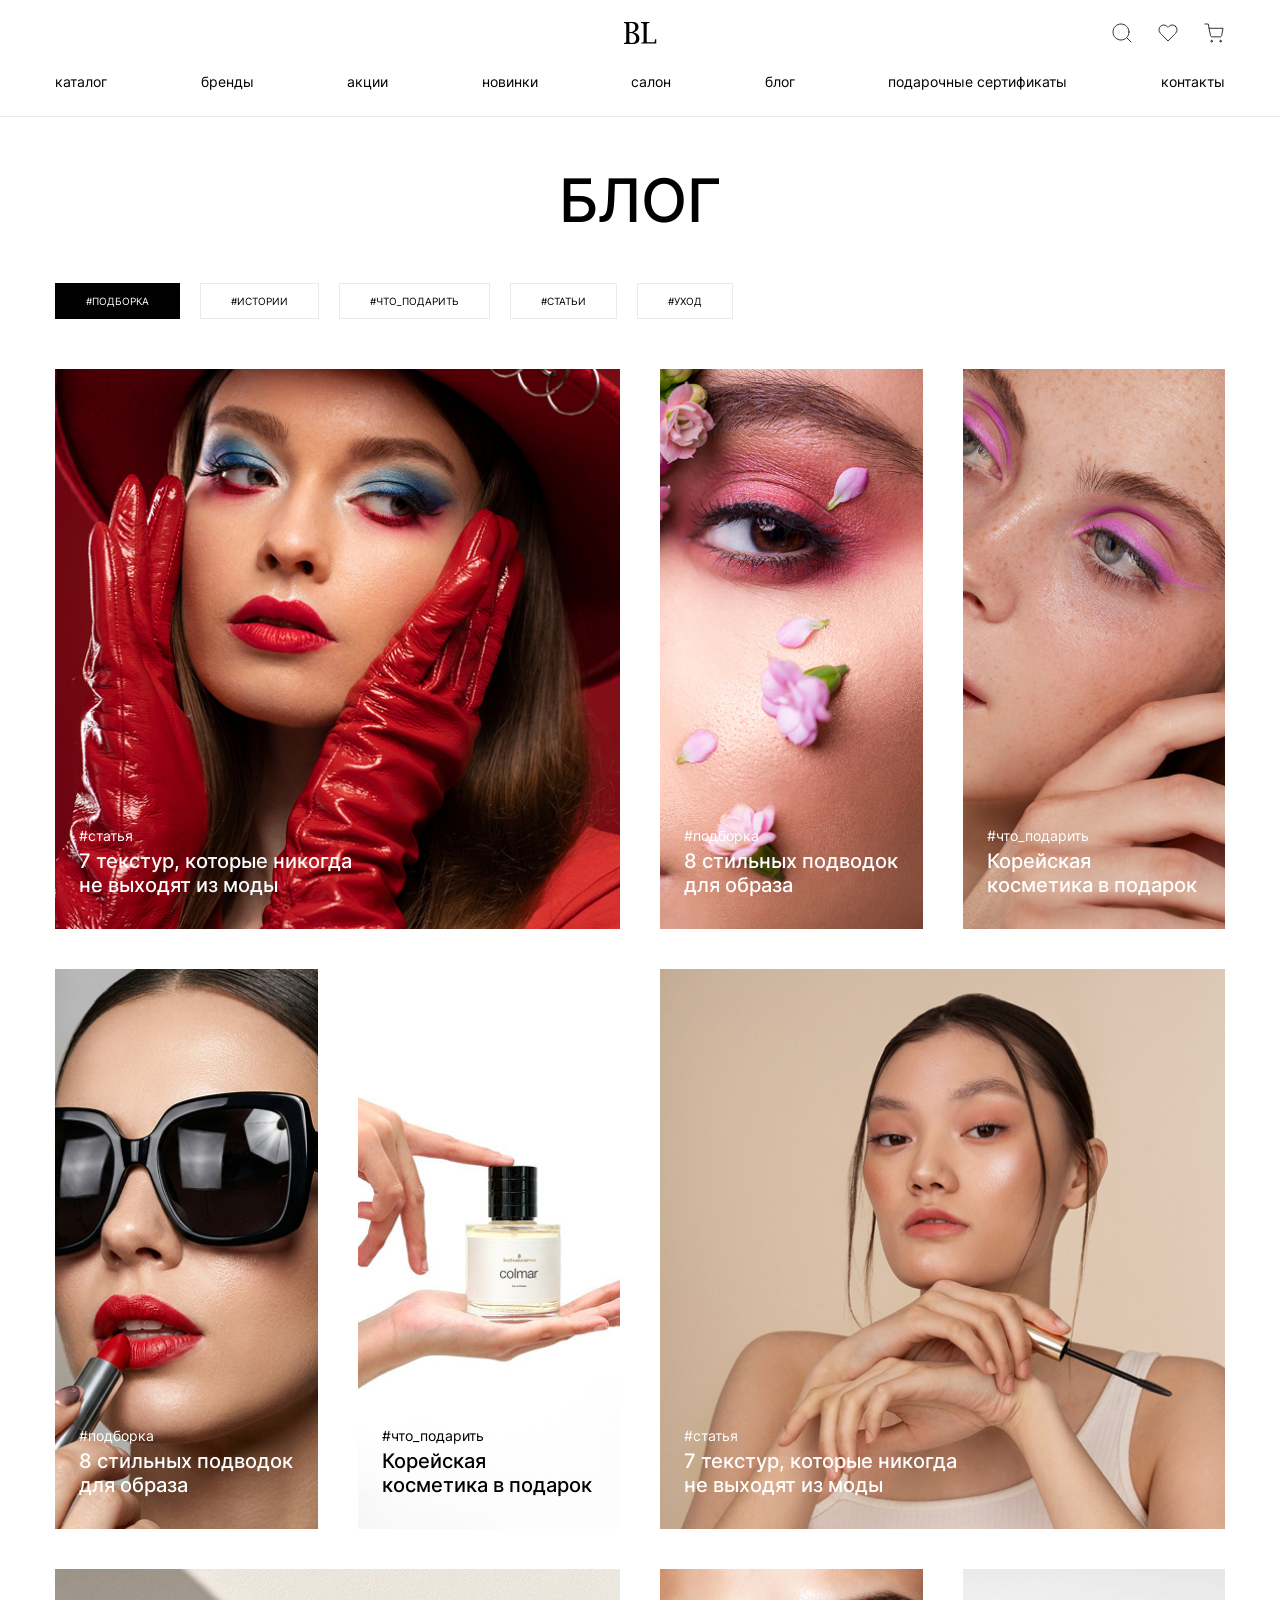
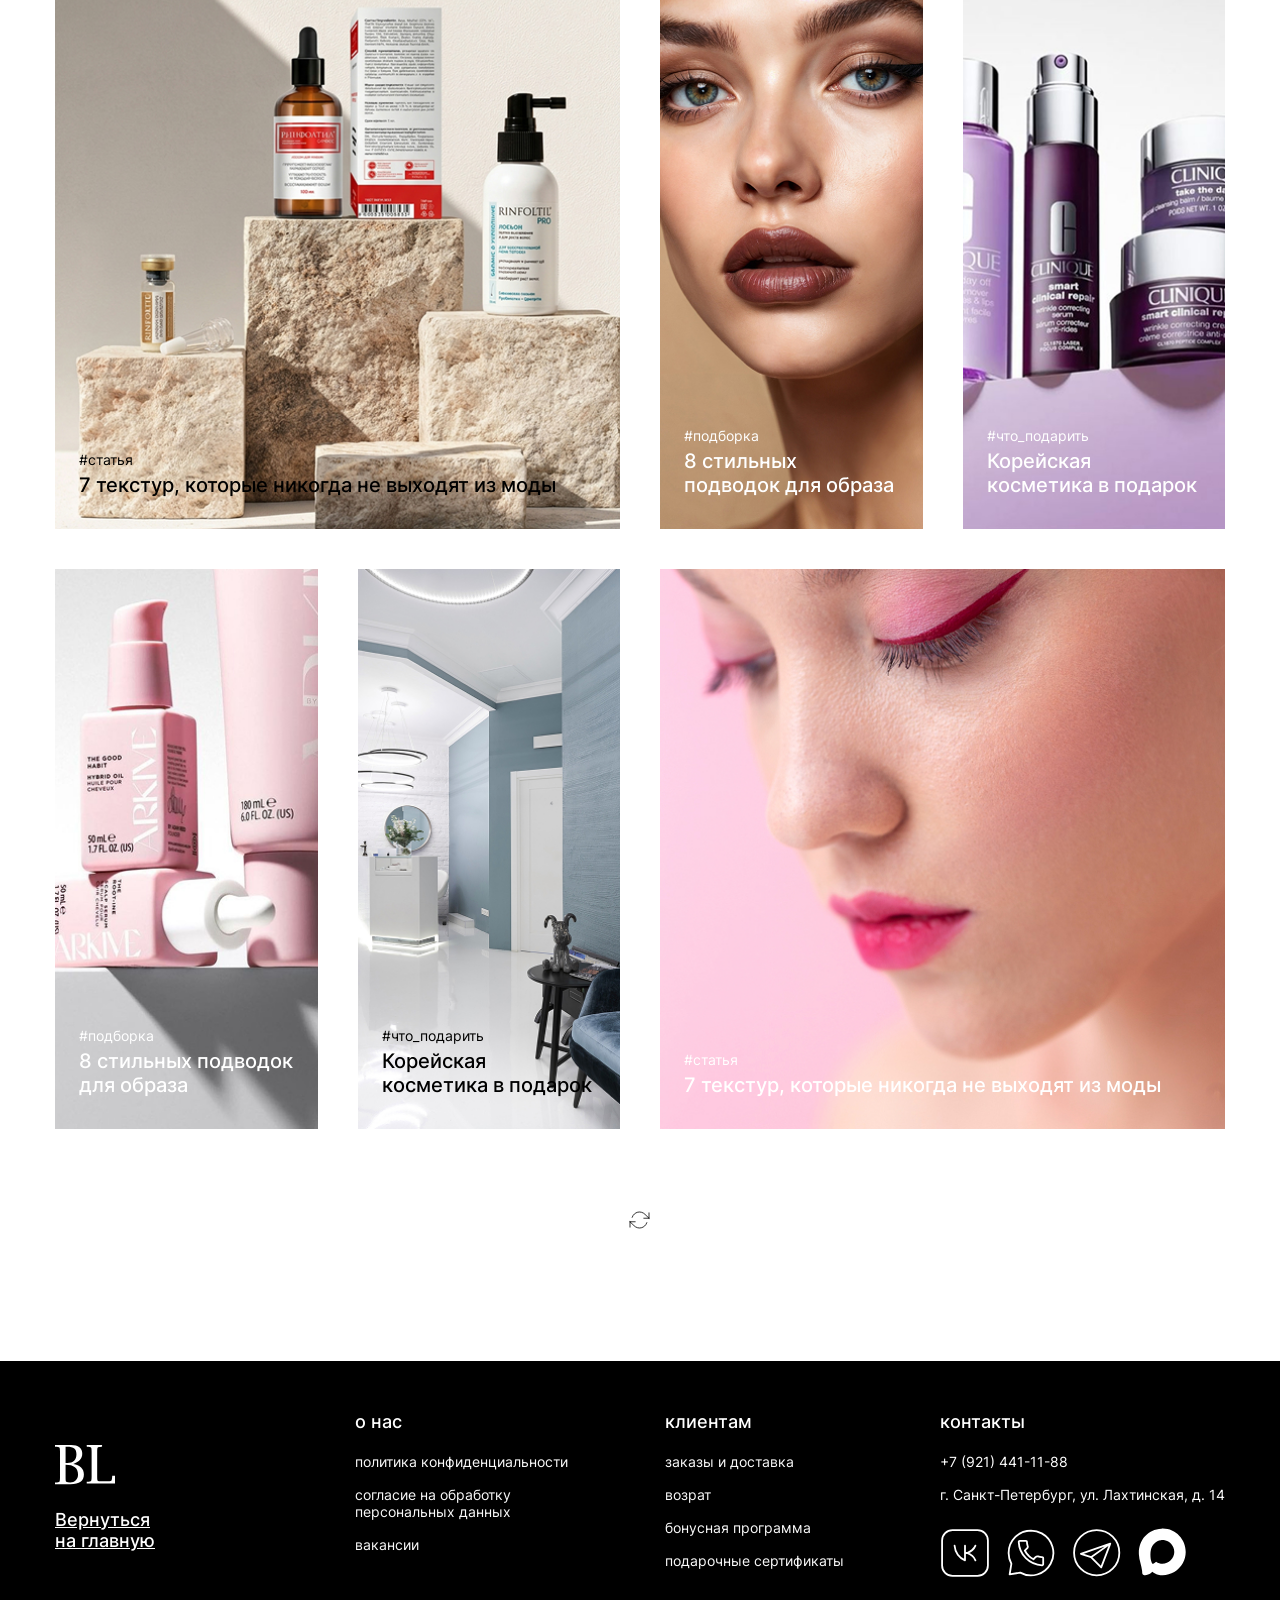
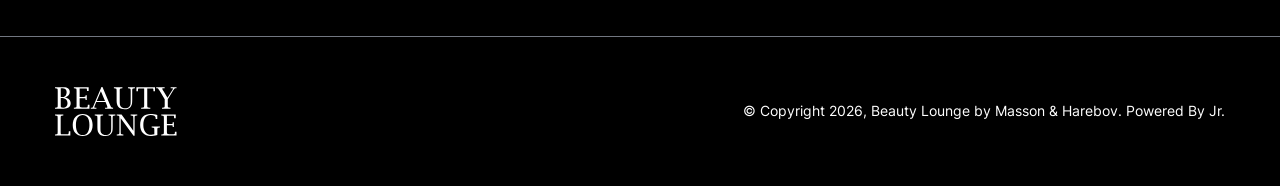
==== commit 86d2e9e7: "add_1" ====
--- a/blog.html
+++ b/blog.html
@@ -14,6 +14,7 @@
     <link rel="stylesheet" href="css/slick.css" />
     <link rel="stylesheet" href="css/slick-theme.css" />
     <link rel="stylesheet" href="css/jquery.fancybox.css" />
+    <link rel="stylesheet" href="css/select2.min.css" />
     <link rel="stylesheet" href="css/fonts.css" />
     <link rel="stylesheet" href="css/reset.css" />
     <link rel="stylesheet" href="css/style.css" />
@@ -452,6 +453,7 @@
     
     <script src="libs/jquery-3.7.1.min.js"></script>
     <!--<script src="https://code.jquery.com/jquery-3.7.1.min.js" integrity="sha256-/JqT3SQfawRcv/BIHPThkBvs0OEvtFFmqPF/lYI/Cxo=" crossorigin="anonymous"></script>-->
+    <script src="libs/select2.min.js"></script>
     <script src="libs/jquery.fancybox.js"></script>
     <script src="libs/slick.min.js"></script> 
     <script src="libs/jquery.maskedinput.js"></script>
--- a/css/style.css
+++ b/css/style.css
@@ -30,12 +30,18 @@
     -moz-box-sizing: border-box;
 }
 
-body {
+
+body{
     width: 100%;
     font-size: 16px;
     font-family: 'Inter', sans-serif;
     line-height: 1.3;
     position: relative;
+}
+
+html.no-scroll,
+body.no-scroll{
+    overflow: hidden;
 }
 
 .container{
@@ -173,7 +179,7 @@
 .slick-dots{
     position: absolute;
     text-align: center;
-    bottom: 25px;    
+    bottom: 8px;    
     width: 100%;
     margin: 0 auto !important;
     padding: 0 !important;
@@ -182,7 +188,7 @@
 .slick-dots li{
     width: auto;
     height: auto;
-    margin: 0 6px!important;
+    margin: 0 2px!important;
     padding: 0!important;
 }
 
@@ -191,20 +197,21 @@
 }
 
 .slick-dots li button{
-    width: 15px;
-    height: 15px;
+    width: 4px;
+    height: 4px;
     padding: 0;
     overflow: hidden;
     border-radius: 50%;
-    background-color: transparent;
-    border: 1px solid #00728A;
+    background-color: #fff;
+    border: 1px solid #f4f4f4;
     opacity: 1;
     text-indent: -9999px;
     transition: .3s;
 }
 
 .slick-dots li.slick-active button{
-    background-color: #00728A;
+    background-color: #710000;
+    border-color: #710000;
 }
 
 .slick-prev, 
@@ -280,6 +287,10 @@
     width: 100%;
 }
 
+.overflow-hidden{
+    overflow: hidden;
+}
+
 .section{
     padding-top: 50px;
     padding-bottom: 50px;
@@ -867,7 +878,8 @@
 
 /**PRODUCTS**/
 .products{
-
+    position: relative;
+    z-index: 1;
 }
 
 .products .slider-wrap{
@@ -889,7 +901,12 @@
 }
 
 .products.arrows-side .item{
-    padding: 0 10px;
+    padding: 0 10px;    
+}
+
+.products .items .item{
+    width: 25%;
+    margin-bottom: 20px;
 }
 
 .products .item .in{
@@ -1143,6 +1160,10 @@
     padding-bottom: 50px;
 }
 
+.content__section.border{
+    border-bottom: 1px solid #E9EAEB;
+}
+
 .content__top{
     padding-top: 24px;
 }
@@ -1561,7 +1582,7 @@
     color: #717680;
     position: absolute;
     top: 50%;
-    right: 6px;
+    right: 9px;
     transform: translateY(-50%);
 }
 
@@ -1712,6 +1733,1031 @@
     left: 100%;
 }
 
+/**PAGE-HEAD**/
+.page-head{
+    margin-top: 24px;
+    position: relative;
+    z-index: 1;
+}
+
+.page-head .pic{
+    width: 100%;
+    height: 100%;
+    position: absolute;
+    top: 0;
+    left: 0;
+    z-index: 1;
+}
+
+.page-head .pic img{
+    width: 100%;
+    height: 100%;
+    display: block;
+    object-fit: cover;
+}
+
+.page-head .in{
+    height: 200px;
+    display: flex;
+    align-items: center;
+}
+
+.page-head .vert{
+    width: 100%;
+}
+
+.page-head .title{
+    margin-bottom: 0!important;
+    font-weight: 500;
+    font-size: 32px;
+    line-height: 1.1;
+    color: #fff;
+}
+
+/**CAT**/
+.cat{
+
+}
+
+.cat .slider-wrap{
+    margin: 0 -15px;
+}
+
+.cat-slider{
+    margin-right: -15px;
+}
+
+.cat-slider .slick-slider{
+    margin-right: -470px;
+}
+
+.cat .slider-wrap{
+    margin: 0 -15px;
+}
+
+.cat .item{
+    padding: 0 15px;
+}
+
+.cat .item .in{
+    display: flex;
+    align-items: center;
+    background: #fff;
+    border: 2px solid #e9eaeb;
+    border-radius: 500px;
+}
+
+.cat .item .pic{
+    width: 100px;
+    height: 100px;
+    flex-shrink: 0;
+    border-radius: 100%;
+}
+
+.cat .item .pic img{
+    width: 100%;
+    height: 100%;
+    display: block;
+    object-fit: cover;
+    object-position: center;
+    border-radius: 100%;
+}
+
+.cat .item .right{
+    padding-left: 20px;
+}
+
+.cat .item .title{
+    font-weight: 400;
+    font-size: 10px;
+    line-height: 1.2;
+    text-transform: uppercase;
+    color: #000;
+}
+
+.cat .item .title a{
+    color: inherit;
+}
+
+.panel{
+    padding-bottom: 50px;
+    position: relative;
+    z-index: 3;
+}
+
+.panel__top{
+    padding-bottom: 50px;
+    position: relative;
+    z-index: 3;
+}
+
+.panel__top .cols{
+    flex-wrap: nowrap;
+    align-items: center;
+    justify-content: space-between;
+}
+
+.panel__sum{
+    font-weight: 500;
+    font-size: 18px;
+    line-height: 1.2;
+    color: #000;
+}
+
+.btn-sorting{
+    display: inline-flex;
+    align-items: center;
+    font-weight: 400;
+    font-size: 14px;
+    line-height: 1.2;
+    color: #000;
+    cursor: pointer;
+}
+
+.btn-sorting i{
+    width: 22px;
+    height: 22px;
+    display: block;
+    flex-shrink: 0;
+    margin-left: 24px;
+    background: url(../img/icons/ch_top.svg) center no-repeat;
+    transform: rotate(180deg);
+    transform-origin: center;
+}
+
+.btn-sorting.active i{
+    transform: rotate(0deg);
+}
+
+.sorting-drop{
+    height: auto;
+    visibility: visible;
+    opacity: 1;
+    position: relative;
+    z-index: 1;
+}
+
+.sorting-drop.active{
+    
+    height: 0;
+    opacity: 0;
+    overflow: hidden;
+}
+
+.sorting{
+    display: flex;
+    margin: 0 -10px;
+}
+
+.sorting__item{
+    padding: 0 10px;
+}
+
+.select-wrap{
+    width: 170px;
+}
+
+.select2-container{
+    height: 38px;
+    display: block;
+    margin-bottom: 0px;
+    z-index: 99999;
+}
+
+.select2-container--default .select2-selection--single .select2-selection__rendered{
+    height: 100%;
+    padding-left: 28px;
+    padding-right: 40px;
+    margin-right: 0;
+    color: #000!important;
+    font-size: 10px;
+    text-transform: uppercase;
+    line-height: 38px;
+}
+
+.select2-container--default .select2-selection--single .select2-selection__placeholder{
+    color: #000;
+}
+
+.select2-container--default .select2-selection--single,
+.select2-container--default .select2-selection--multiple{
+    height: 100%;
+    border-radius: 100px!important;
+    background-color: #fff;
+    border: 1px solid #e9eaeb;
+    transition: .3s;
+}
+
+.select2-container--default.select2-container--open.select2-container--below .select2-selection--single,
+.select2-container--default.select2-container--open.select2-container--below .select2-selection--multiple{
+    background: #fff;
+    color: #000;
+    box-shadow: none;
+}
+
+.select2-container--default.select2-container--focus .select2-selection--multiple{
+    background: #fff;
+    color: #000;
+    box-shadow: none;
+    border: inherit;
+}
+
+.select2-container--default .select2-selection--single .select2-selection__arrow{
+    width: 15px;
+    height: 15px;
+    background-image: url(../img/icons/down.svg);
+    background-repeat: no-repeat;
+    top: 13px;
+    right: 20px;
+}
+
+.select2-container--default.select2-container--open .select2-selection--single .select2-selection__arrow{
+    transform: rotate(180deg);
+}
+
+.select2-container--default .select2-selection--single .select2-selection__arrow b{
+    border: none;
+    height: 0;
+    left: 50%;
+    margin-left: -4px;
+    margin-top: -3px;
+    position: absolute;
+    top: 50%;
+    width: 0;
+    display: none;
+}
+
+.select2-container--default.select2-container--open .select2-selection--single .select2-selection__arrow b{
+    border: none;
+}
+
+.select2-dropdown{
+    padding: 8px 0;
+    border: 1px solid #e9eaeb;
+    border-radius: 8px!important;
+    background: #fff;
+    box-shadow: none;
+}
+
+
+.select2-search--dropdown{
+    padding: 0;
+}
+
+.select2-container--default .select2-results__option[aria-selected=true],
+.select2-container--default .select2-results__option--highlighted[aria-selected]{
+    color: #000!important;
+    background-color: transparent!important;
+}
+
+.select2-results__option{
+    padding: 7px 15px 7px 25px;
+    color: #000;
+    font-size: 10px;
+    text-transform: uppercase;
+}
+
+.select2-container--default .select2-results__option--selected{
+    background: transparent;
+}
+
+.select2-results__option:hover{
+    color: #000!important;
+    background-color: transparent!important;
+}
+
+.select2-container--default .select2-results__option[aria-selected=true]:hover{
+    color: #000;
+
+}
+
+.select2-container--default .select2-selection--multiple .select2-selection__rendered{
+    padding: 0 13px;
+}
+
+.select2-container .select2-search--inline .select2-search__field{
+    margin-top: 0;
+}
+
+.btn-filter{
+    display: inline-flex;
+    align-items: center;
+    font-weight: 400;
+    font-size: 14px;
+    line-height: 1.2;
+    color: #000;
+    cursor: pointer;
+    transition: .3s;
+}
+
+.btn-filter i{
+    width: 22px;
+    height: 22px;
+    display: block;
+    flex-shrink: 0;
+    margin-right: 24px;
+    background: url(../img/icons/filter.svg) center no-repeat;
+}
+
+
+.filter{
+    width: 384px;
+    padding: 42px;
+    background: #fff;
+    position: absolute;
+    top: 0;
+    left: 0;
+    visibility: hidden;
+    opacity: 0;
+    pointer-events: none;
+    border: 2px solid #e9eaeb;
+    z-index: 22;
+
+}
+
+.filter.active{
+    visibility: visible;
+    opacity: 1;
+    pointer-events: auto;
+    z-index: 22;
+}
+
+.filter__top{
+    display: flex;
+    align-items: center;
+    justify-content: space-between;
+    padding-bottom: 40px;
+}
+
+.filter__title{
+    font-weight: 500;
+    font-size: 18px;
+    line-height: 1.2;
+    color: #000;
+}
+
+.filter-close{
+    width: 22px;
+    height: 22px;
+    display: block;
+    flex-shrink: 0;
+    background: url(../img/header/burger_close.svg) center no-repeat;
+    cursor: pointer;
+}
+
+.runner{
+    width: 100%;
+    padding-top: 10px;
+    padding-bottom: 10px;
+    margin-bottom: 40px;
+}
+
+#range1{
+    width: 100%;
+    cursor: pointer;
+}
+
+.ui-slider {
+    position: relative;
+}
+
+.ui-slider .ui-slider-handle{
+    position: absolute;
+    z-index: 2;
+    width: 16px;
+    height: 16px;
+    border: none;
+    background-color: #000;
+    border-radius: 50%;
+    cursor: pointer;
+}
+
+.ui-slider .ui-slider-handle:before{
+    content: "";
+    width: 14px;
+    height: 14px;    
+    background: #fff;
+    border-radius: 50%;
+    position: absolute;
+    top: 50%;
+    left: 50%;
+    transform: translate(-50%, -50%);
+}
+
+.ui-slider .ui-slider-range{
+    position: absolute;
+    z-index: 1;
+    font-size: .7em;
+    display: block;
+    border: 0;
+    overflow: hidden;
+}
+
+.ui-slider-horizontal{
+    height: 1px;
+    border-radius: 0;
+}
+
+.ui-slider-horizontal .ui-slider-handle{
+    top: -8px;
+    margin-left: 0;
+}
+
+.ui-slider-horizontal .ui-slider-handle:last-child{
+    margin-left: -15px;
+}
+
+.ui-slider-horizontal .ui-slider-range{
+    top: 0;
+    height: 100%;
+}
+.ui-slider-horizontal .ui-slider-range-min{
+    left: 0;
+}
+.ui-slider-horizontal .ui-slider-range-max{
+    right: 0;
+}
+
+.ui-widget-content{
+    background-color: #E0E0E0;
+}
+
+.ui-widget-header{
+    background-color: #000;
+}
+
+.minmax{
+    display: flex;
+    justify-content: space-between;
+    position: relative;
+    padding-bottom: 14px;
+}
+
+.minmax__item{
+    display: flex;
+}
+
+.minmax__item span{
+    margin-left: 1px;
+    font-weight: 600;
+    font-size: 10px;
+    line-height: 1.2;
+    text-transform: uppercase;
+    color: #000;
+}
+
+.minmax input[type='text']{
+    field-sizing: content;
+    min-width: 20px;
+    height: auto;
+    padding: 0;
+    background: transparent;
+    border: none;
+    border-radius: 0;
+    box-shadow: none;
+    font-weight: 600;
+    font-size: 10px;
+    line-height: 1.2;
+    text-transform: uppercase;
+    color: #000;
+}
+
+
+.filter__btn{
+    width: 100%;
+}
+
+.acc{
+    padding-bottom: 20px;
+}
+
+.acc__item{
+    margin-bottom: 16px;
+}
+
+.acc__item.active{
+
+}
+
+.acc__top{
+    display: flex;
+    align-items: center;
+    font-weight: 400;
+    font-size: 14px;
+    line-height: 1.2;
+    color: #000;
+    cursor: pointer;
+}
+
+.acc__top i{
+    width: 22px;
+    height: 22px;
+    display: block;
+    flex-shrink: 0;
+    margin-right: 12px;
+    background: url(../img/icons/plus.svg) center no-repeat;
+}
+
+.acc__item.active .acc__top i{
+    background-image: url(../img/icons/minus.svg);
+}
+
+.acc__full{
+    display: none;
+    padding-top: 14px;
+}
+
+.check{
+    margin-bottom: 10px;
+}
+
+.check:last-child{
+    margin-bottom: 0;
+}
+
+.check label{
+    display: flex;
+    align-items: center;
+    font-family: 'Inter', sans-serif;
+    font-weight: 400;
+    font-size: 14px;
+    line-height: 1.2;
+    color: #000;
+}
+
+.check label > input[type="checkbox"],
+.check label > input[type="radio"]{
+    display: none;
+}
+
+.check label > i{
+    width: 22px;
+    height: 22px;
+    display: block;
+    flex-shrink: 0;
+    background: url(../img/icons/check.svg) no-repeat;
+    margin-right: 12px;
+    position: relative;
+    flex-shrink: 0;
+}
+
+.check label > input[type="checkbox"]:checked + i,
+.check label > input[type="radio"]:checked + i{
+    background: url(../img/icons/checked.svg) no-repeat;
+}
+
+.add{
+    width: 420px;
+    display: none;
+    background: #000;
+    padding: 14px;
+    position: fixed;
+    bottom: 0;
+    right: 0;
+    z-index: 14;
+}
+
+.add .in{
+    display: flex;
+    align-items: center;
+    
+}
+
+.add .pic{
+    width: 122px;
+    height: 122px;
+    flex-shrink: 0;
+}
+
+.add .pic img{
+    width: 100%;
+    height: 100%;
+    display: block;
+    object-fit: cover;
+    object-position: center;
+}
+
+.add .right{
+    padding-left: 24px;
+}
+
+.comp{
+    display: flex;
+    align-items: center;
+    margin-bottom: 12px;
+    font-weight: 400;
+    font-size: 14px;
+    line-height: 1.2;
+    color: #fff;
+}
+
+.comp i{
+    width: 26px;
+    height: 26px;
+    flex-shrink: 0;
+    margin-right: 12px;
+    background: url(../img/icons/cart_white.svg) center no-repeat;
+}
+
+.add .title{
+    margin-bottom: 12px;
+    font-weight: 500;
+    font-size: 18px;
+    line-height: 1.2;
+    color: #fff;
+}
+
+.add .title a{
+    color: inherit;
+}
+
+.add p{
+    font-weight: 400;
+    font-size: 14px;
+    line-height: 1.2;
+    color: #fff;
+}
+
+.back-mob{
+    padding: 12px 15px;
+    font-weight: 400;
+    font-size: 10px;
+    line-height: 1.2;
+    text-transform: uppercase;
+    color: #000;
+    display: none;
+}
+
+.back-mob a{
+    display: flex;
+    align-items: center;
+    color: inherit;
+}
+
+.back-mob i{
+    width: 22px;
+    height: 22px;
+    display: block;
+    flex-shrink: 0;
+    margin-right: 6px;
+    background: url(../img/icons/ch_left.svg) center no-repeat;
+}
+
+/**CARD**/
+.card{
+    padding-bottom: 50px;
+}
+
+.card__cols{
+    display: flex;
+    flex-wrap: wrap;
+}
+
+.card__left{
+    width: 700px;
+    flex-shrink: 0;
+}
+
+.card__right{
+    width: calc(100% - 700px);
+    padding-top: 30px;
+    padding-left: 60px;
+}
+
+.card-slider{
+    display: flex;
+    flex-wrap: wrap;
+}
+
+.card-slider__left{
+    width: 140px;
+    flex-shrink: 0;
+    padding-top: 38px;
+    padding-bottom: 38px;
+    padding-right: 40px;
+}
+
+.card-slider__left .item{
+    padding: 10px 0;
+}
+
+.card-slider__left .pic{
+    width: 100px;
+    height: 100px;
+}
+
+.card-slider__left .pic img{
+    width: 100%;
+    height: 100%;
+    display: block;
+    object-fit: cover;
+    object-position: center;
+    transition: .3s;
+}
+
+.card-slider__left .slick-slide.slick-current.slick-active .pic img{
+    filter: brightness(80%);
+}
+
+.card-slider__left .slick-prev, 
+.card-slider__left .slick-next{
+    top: auto;
+    transform: none;
+}
+
+.card-slider__left .slick-prev{
+    top: -40px;
+    left: 50%;
+    transform: translateX(-50%);
+    background-image: url(../img/icons/top.svg)!important;
+}
+
+.card-slider__left .slick-next{
+    bottom: -40px;
+    left: 50%;
+    transform: translateX(-50%);
+    background-image: url(../img/icons/bottom.svg)!important;
+}
+
+.card-slider__right{
+    width: calc(100% - 140px);
+    position: relative;
+}
+
+.card-slider__right .slick-slider{
+    position: relative;
+    z-index: 1;
+}
+
+.card-slider__right .btn-fav{
+    position: absolute;
+    top: 20px;
+    right: 20px;
+    z-index: 3;
+}
+
+.card-slider__right .pic{
+    height: 560px;
+}
+
+.card-slider__right .pic img{
+    width: 100%;
+    height: 100%;
+    display: block;
+    object-fit: cover;
+}
+
+.card .title{
+    margin-bottom: 22px;
+    font-weight: 500;
+    font-size: 20px;
+    line-height: 1.2;
+    color: #000;
+}
+
+.card .title span{
+    display: block;
+    margin-bottom: 10px;
+    font-weight: 400;
+    font-size: 14px;
+    color: #000;
+}
+
+.card__par{
+    display: flex;
+    align-items: center;
+    margin-bottom: 22px;
+}
+
+.card__par.mob{
+    display: none;
+}
+
+.card__par .item{
+    width: 50px;
+    height: 50px;
+    display: flex;
+    align-items: center;
+    justify-content: center;
+    padding: 3px;
+    border: 1px solid #000;
+    font-weight: 400;
+    font-size: 10px;
+    line-height: 1.2;
+    text-transform: uppercase;
+    color: #000;
+}
+
+.card__par span{
+    display: block;
+    margin-left: 12px;
+    font-weight: 400;
+    font-size: 10px;
+    line-height: 1.2;
+    text-transform: uppercase;
+    color: #000;
+}
+
+.card__price{
+    margin-bottom: 40px;
+}
+
+.card__price .t{
+    display: flex;
+    font-weight: 500;
+    font-size: 24px;
+    line-height: 1.2;
+    color: #000;
+}
+
+.card__price .old-price{
+    margin-left: 20px;
+    font-weight: 500;
+    text-decoration: line-through;
+    color: #717680;
+}
+
+.card__price .b{
+    padding-top: 6px;
+    font-weight: 400;
+    font-size: 14px;
+    line-height: 1.2;
+    color: #000;
+}
+
+.card__price .b a{
+    color: inherit;
+    text-decoration: underline;
+}
+
+.card__line{
+    display: flex;
+    align-items: center;
+    margin-bottom: 48px;
+}
+
+.credit{
+    display: inline-flex;
+    align-items: center;
+    justify-content: center;
+    padding: 6px;
+    margin-right: 10px;
+    border: 1px solid #710000;
+    border-radius: 4px;
+    font-weight: 400;
+    font-size: 14px;
+    line-height: 1.2;
+    color: #710000;
+}
+
+.card__line .go-to{
+    margin-bottom: 0;
+}
+
+.btn-card-add{
+    width: 100%;
+    min-height: 58px;
+}
+
+.btn-card-add i{
+    width: 22px;
+    height: 22px;
+    display: block;
+    flex-shrink: 0;
+    margin-right: 12px;
+    background: url(../img/card/btn_cart.svg) center no-repeat;
+}
+
+.gar{
+    padding-top: 22px;
+}
+
+.gar__item{
+    display: flex;
+    align-items: center;
+    margin-bottom: 16px;
+    font-weight: 400;
+    font-size: 14px;
+    line-height: 1.2;
+    color: #000;
+}
+
+.gar__item i{
+    width: 24px;
+    height: 24px;
+    display: block;
+    flex-shrink: 0;
+    margin-right: 12px;
+    background-position: center;
+    background-repeat: no-repeat;
+}
+
+.gar__item .i_1{
+    background-image: url(../img/card/i_1.svg);
+}
+
+.gar__item .i_2{
+    background-image: url(../img/card/i_2.svg);
+}
+
+.card__des{
+
+}
+
+.card__mob{
+    display: none;
+    position: relative;
+    padding-right: 35px;
+}   
+
+.card__mob .btn-fav{
+    position: absolute;
+    top: 50%;
+    right: 0;
+    transform: translateY(-50%);
+}
+
+.tabs{
+    
+}
+
+.tabs__caption{
+    list-style: none;
+    display: flex;
+    justify-content: space-between;
+    padding-top: 20px;
+    padding-bottom: 20px;
+    position: relative;
+}
+
+.tabs__caption:before{
+    content: "";
+    width: 110vw;
+    height: 1px;
+    background: #e9eaeb;
+    position: absolute;
+    bottom: 0;
+    left: 50%;
+    transform: translateX(-50%);
+}
+
+.tabs__caption li{
+    display: flex;
+    align-items: center;
+    justify-content: center;
+    padding: 10px 10px 10px 0;
+    font-weight: 400;
+    font-size: 10px;
+    line-height: 1.2;
+    text-transform: uppercase;
+    color: #717680;
+    cursor: pointer;
+    transition: .3s;
+}
+
+.tabs__caption li:last-child{
+    padding-right: 0;
+}
+
+.tabs__caption li:hover{
+    color: #998865;
+}
+
+.tabs__caption li.active{
+    color: #000;
+}   
+
+.tabs__caption li.active:hover{
+
+}
+
+.tabs__content{
+    display: none;
+    padding-top: 30px;
+}
+
+.tabs__content.active{
+    display: block;
+}
+
+.art{
+    margin-bottom: 24px;
+    font-size: 14px;
+    line-height: 1.2;
+    color: #717680;
+}
+
+.list{
+    list-style: none;
+}
+
+.list li{
+    margin-bottom: 22px;
+    font-weight: 400;
+    font-size: 14px;
+    line-height: 1.2;
+    color: #000;
+}
 
 /**FOOTER**/
 .footer{
--- a/css/media.css
+++ b/css/media.css
@@ -79,12 +79,12 @@
 
 	.products .slider-wrap,
 	.products.arrows-side .slider-wrap{
-		margin: 0 -9px;
+		margin: 0 -5px;
 	}
 
 	.products .item,
 	.products.arrows-side .item{
-		padding: 0 9px;
+		padding: 0 5px;
 	}
 
 	.products-slider{
@@ -164,6 +164,259 @@
 
 	.inter{
 		padding-top: 0;
+	}
+
+	.back-mob{
+		display: block;
+	}
+
+	.page-head{
+		margin-top: 0;
+	}
+
+	.page-head .title{
+		font-size: 24px;
+	}
+
+	.cat .slider-wrap{
+		margin: 0 -5px;
+	}
+
+	.cat .item{
+		padding: 0 5px;
+	}
+
+	.cat-slider .slick-slider{
+		margin-right: -80px;
+	}
+
+	.cat .item .pic{
+		width: 52px;
+		height: 52px;
+	}
+
+	.panel__top{
+		padding-bottom: 14px;
+	}
+
+	.panel__sum{
+		font-size: 14px;
+	}
+
+	.btn-filter span{
+		display: none;
+	}
+
+	.btn-sorting span{
+		display: none;
+	}
+
+	.btn-filter i{
+		margin-right: 0;
+	}
+
+	.btn-sorting i{
+		margin-left: 0;
+		background-image: url(../img/icons/sorting.svg);
+	}
+
+	.panel{
+		padding-bottom: 24px;
+	}
+
+	.sorting{
+		margin: 0 -5px;
+	}
+
+	.sorting__item{
+		padding: 0 5px;
+	}
+
+	.sorting-drop{
+		overflow: hidden;
+	}
+
+	.sorting{
+		overflow: auto;
+	}
+
+	.select-wrap{
+		width: 130px;
+	}
+
+	.select2-container--default .select2-selection--single .select2-selection__rendered{
+		padding-left: 15px;
+		padding-right: 26px;
+	}
+
+	.select2-container--default .select2-selection--single .select2-selection__arrow{
+		right: 10px;
+	}
+
+	.filter{
+		width: 100%;
+		height: 100%;
+		padding: 14px;
+		position: fixed;
+		overflow: auto;
+		border: none;
+	}
+
+	.filter__title{
+		font-size: 12px;
+	}
+
+	.filter__top{
+		padding-bottom: 20px;
+	}
+
+	.runner{
+		margin-bottom: 20px;
+	}
+
+	.acc__top{
+		font-size: 10px;
+	}
+
+	.acc__item{
+		margin-bottom: 8px;
+	}
+
+	.products .items{
+		margin: 0 -5px;
+	}
+
+	.products .slider-wrap{
+		margin: 0 -5px;
+	}
+
+	.add{
+		width: 225px;
+		padding: 8px;
+	}
+
+	.add .pic{
+		width: 65px;
+		height: 65px;
+	}
+
+	.add .right{
+		padding-left: 10px;
+	}
+
+	.comp{
+		margin-bottom: 5px;
+		font-size: 7px;
+	}
+
+	.comp i{
+		width: 12px;
+		height: 12px;
+		margin-right: 6px;
+		background-size: contain;
+	}
+
+	.add .title{
+		margin-bottom: 5px;
+		font-size: 10px;
+	}
+
+	.add p{
+		font-size: 7px;
+	}
+
+	.check label{
+		font-size: 12px;
+	}
+
+	.card__des{
+		display: none;
+	}
+
+	.card__mob{
+		display: block;
+	}
+
+	.card__par.mob{
+		display: flex;
+	}
+
+	.card__left{
+		width: 100%;
+	}
+
+	.card__right{
+		width: 100%;
+		padding-top: 18px;
+		padding-left: 0;
+	}
+
+	.card-slider__right .btn-fav{
+		display: none;
+	}
+
+	.card .title{
+		margin-bottom: 18px;
+	}
+
+	.card__price{
+		margin-bottom: 18px;
+	}
+
+	.card__price .t{
+		font-size: 16px;
+	}
+
+	.card__price .b{
+		font-size: 18px;
+	}
+
+	.credit{
+		font-size: 10px;
+	}
+
+	.card__line{
+		margin-bottom: 24px;
+	}
+
+	.card__par .item{
+		width: 36px;
+		height: 36px;
+	}
+
+	.btn-black{
+		min-height: 42px;
+	}
+
+	.gar__item{
+		font-size: 10px;
+	}
+
+	.gar{
+		padding-top: 18px;
+	}
+
+	.card{
+		padding-bottom: 14px;
+	}
+
+	.tabs__caption{
+		overflow: auto;
+		padding-top: 8px;
+		padding-bottom: 8px;
+	}
+
+	.tabs__caption li{
+		padding-right: 20px;
+		white-space: nowrap;
+	}
+
+	.tabs__content{
+		padding-top: 20px;
+	}
+
+	.tabs__content h2{
+		font-size: 14px;
 	}
 
 }/**1200px**/
@@ -175,7 +428,9 @@
 		font-size: 20px;
 	}
 
-	.content p{
+	.content p,
+	.list li{
+		margin-bottom: 14px;
 		font-size: 10px;
 	}
 
@@ -328,6 +583,18 @@
 		font-size: 10px;
 	}
 
+	.products .items .item{
+		width: 33.33%;
+	}
+
+	.products .item .btn-fav{
+		top: 3px;
+		right: 3px;
+	}
+
+
+
+
 }/**1199px**/
 
 @media only screen and (max-width : 992px){
@@ -396,6 +663,10 @@
 
 	.products .item .pic{
 		height: 200px;
+	}
+
+	.products .items .item .pic{
+		height: 160px;
 	}
 
 	.products .item .bottom{
@@ -474,10 +745,28 @@
 		color: #fff;
 	}
 
+	.products .items .item{
+		width: 50%;
+	}
+
+	.card-slider__left{
+		display: none;
+	}
+
+	.card-slider__right{
+		width: 100%;
+	}
+
+	.card-slider__right .pic{
+		height: 450px;
+	}
+
 }/**767px**/
 
 @media only screen and (max-width : 576px){
-	
+	.card-slider__right .pic{
+		height: 380px;
+	}
 }/**576px**/
 
 @media only screen and (max-width : 575px){
@@ -499,13 +788,17 @@
 }/**425px**/
 
 @media only screen and (max-width : 375px){
-	
+	.card-slider__right .pic{
+		height: 320px;
+	}
 }/**375px**/
 
 @media only screen and (max-width : 360px){
 	.accii .item .pic{
 		height: 180px;
 	}
+
+
 }/**360px**/
 
 @media only screen and (max-width : 320px){
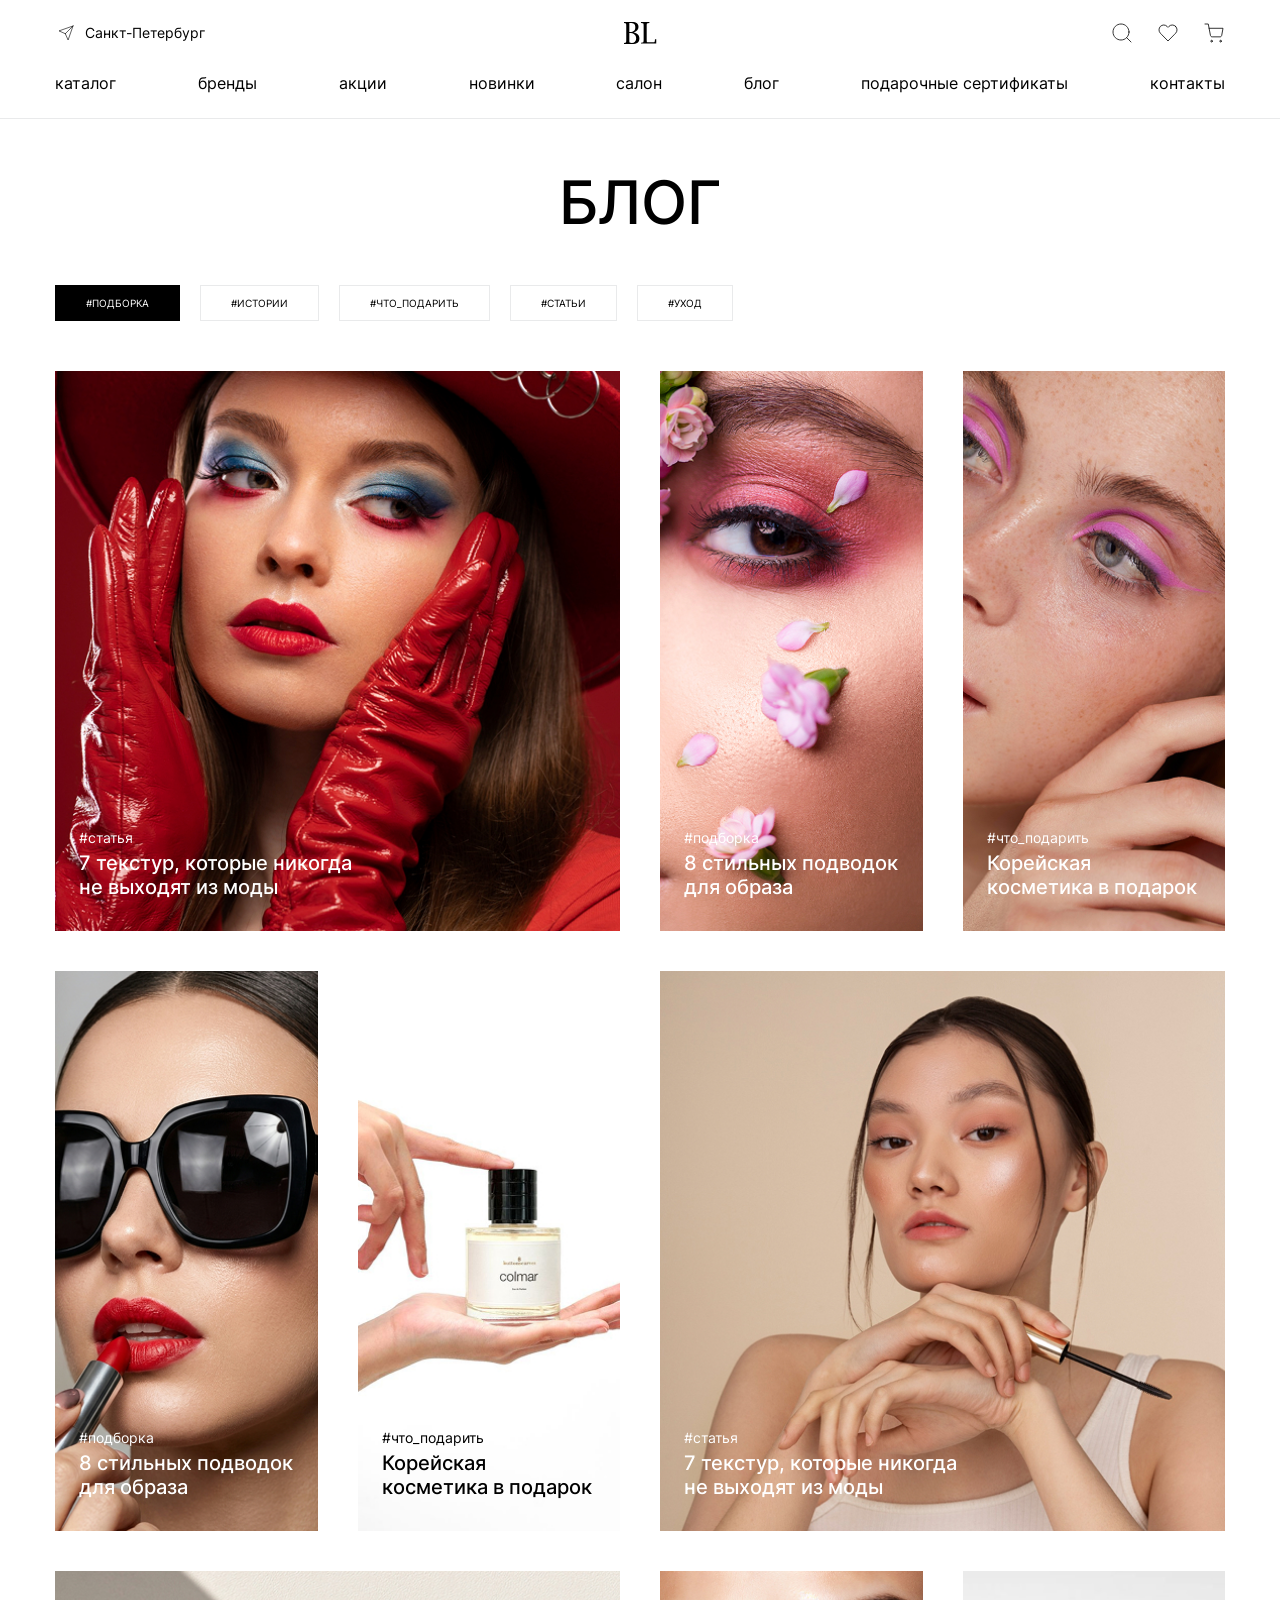
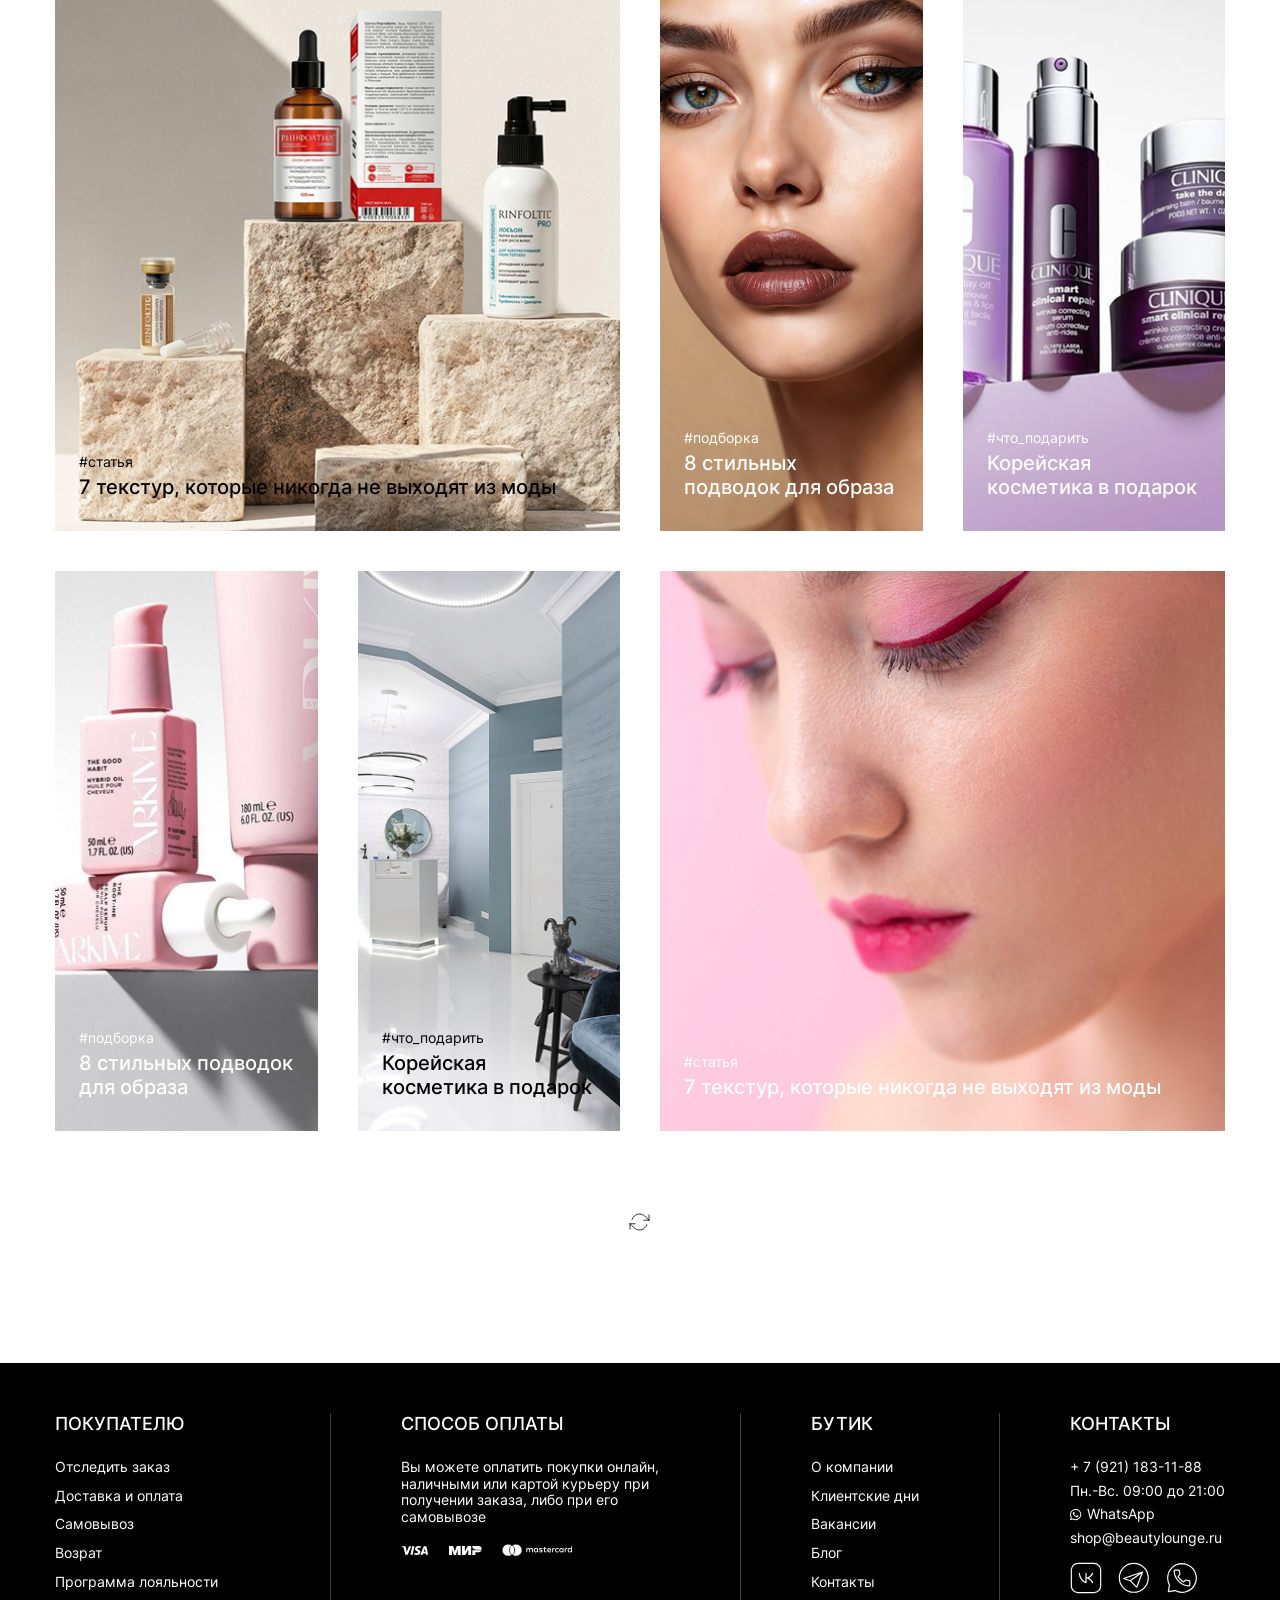
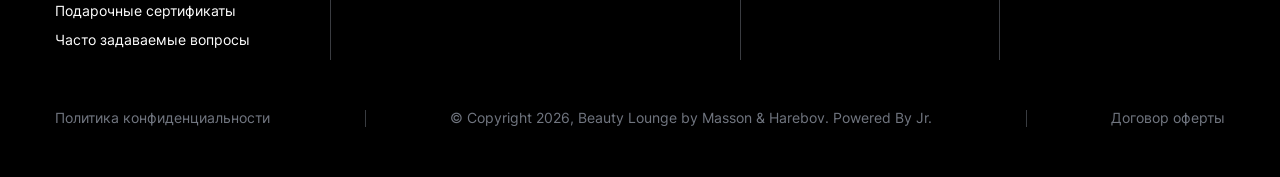
==== commit 491cd5dc: "add_3" ====
--- a/blog.html
+++ b/blog.html
@@ -33,12 +33,15 @@
         <div class="header__top">
             <div class="container">
                 <div class="cols">
-                    <div class="col col_left show1200">
+                    <div class="col col_left">
                         <div class="items">
-                            <div class="item">
+                            <div class="item hidd1200">
+                                <div class="header__place">Cанкт-Петербург</div>
+                            </div>
+                            <div class="item show1200">
                                 <div class="burger"></div>
                             </div>
-                            <div class="item">
+                            <div class="item show1200">
                                 <div class="header-search btn-search-mob"></div>
                             </div>
                         </div>
@@ -59,7 +62,8 @@
                 </div>
                 <div class="logo">
                     <a href="">
-                        <img src="img/header/logo.svg" alt="">
+                        <img class="hidd1200" src="img/header/logo.svg" alt="">
+                        <img class="show1200" src="img/header/logo_mob.svg" alt="">
                     </a>
                 </div>
             </div>            
@@ -118,56 +122,66 @@
                 </div>
             </div>
         </div>
-        <div class="nav-mob">
-            <div class="nav-mob__level-1">
-                <ul>
-                    <li><a href="" class="open-1" data-openid_1="level-2_1">каталог <i></i></a></li>
-                    <li><a href="">бренды <i></i></a></li>
-                    <li><a href="">акции <i></i></a></li>
-                    <li><a href="">новинки <i></i></a></li>
-                    <li><a href="">салон <i></i></a></li>
-                    <li><a href="">блог <i></i></a></li>
-                    <li><a href="">подарочные сертификаты <i></i></a></li>
-                    <li><a href="">контакты <i></i></a></li>
-                </ul>
-            </div>
-            <div class="nav-mob__level-2" id="level-2_1">
-                <div class="level-back level-back-1"><i></i> каталог</div>
-                <ul>
-                    <li><a href="" class="open-2" data-openid_2="level-3_1">новинки <i></i></a></li>
-                    <li><a href="">наша коллекция <i></i></a></li>
-                    <li><a href="">новые бернды <i></i></a></li>
-                    <li><a href="">макияж <i></i></a></li>
-                    <li><a href="">для мужчин <i></i></a></li>
-                    <li><a href="">уход <i></i></a></li>
-                    <li><a href="">парфюмерия <i></i></a></li>
-                    <li><a href="">волосы <i></i></a></li>
-                    <li><a href="">азия <i></i></a></li>
-                    <li><a href="">техника <i></i></a></li>
-                    <li><a href="">для дома <i></i></a></li>
-                    <li><a href="">украшения <i></i></a></li>
-                    <li><a href="">одежда и аксессуары <i></i></a></li>
-                    <li><a href="">продукты питания <i></i></a></li>
-                    <li><a href="">здоровье <i></i></a></li>
-                    <li><a href="">маникюр и педикюр <i></i></a></li>
-                    <li><a href="">натуральная косметика <i></i></a></li>
-                    <li><a href="">товары 18+ <i></i></a></li>
-                </ul>
-            </div>
-            <div class="nav-mob__level-3" id="level-3_1">
-                <div class="level-back level-back-2"><i></i> новинки</div>
-                <ul>
-                    <li><a href="">все товары категории <i></i></a></li>
-                    <li><a href="">азия</a></li>
-                    <li><a href="">макияж</a></li>
-                    <li><a href="">уход</a></li>
-                    <li><a href="">волосы</a></li>
-                    <li><a href="">парфюмерия</a></li>
-                    <li><a href="">натуральная косметика</a></li>
-                    <li><a href="">для дома</a></li>
-                    <li><a href="">украшения</a></li>
-                    <li><a href="">бады и витамины</a></li>
-                </ul>
+        <div class="menu-mob">
+            <div class="header__place">Cанкт-Петербург</div>
+            <div class="nav-mob">
+                <div class="nav-mob__level-1">
+                    <ul>
+                        <li><a href="" class="open-1" data-openid_1="level-2_1">каталог <i></i></a></li>
+                        <li><a href="">бренды <i></i></a></li>
+                        <li><a href="">акции <i></i></a></li>
+                        <li><a href="">новинки <i></i></a></li>
+                        <li><a href="">салон <i></i></a></li>
+                        <li><a href="">блог <i></i></a></li>
+                        <li><a href="">подарочные сертификаты <i></i></a></li>
+                        <li><a href="">контакты <i></i></a></li>
+                    </ul>
+                </div>
+                <div class="nav-mob__level-2" id="level-2_1">
+                    <div class="level-back level-back-1"><i></i> каталог</div>
+                    <ul>
+                        <li><a href="" class="open-2" data-openid_2="level-3_1">новинки <i></i></a></li>
+                        <li><a href="">наша коллекция <i></i></a></li>
+                        <li><a href="">новые бернды <i></i></a></li>
+                        <li><a href="">макияж <i></i></a></li>
+                        <li><a href="">для мужчин <i></i></a></li>
+                        <li><a href="">уход <i></i></a></li>
+                        <li><a href="">парфюмерия <i></i></a></li>
+                        <li><a href="">волосы <i></i></a></li>
+                        <li><a href="">азия <i></i></a></li>
+                        <li><a href="">техника <i></i></a></li>
+                        <li><a href="">для дома <i></i></a></li>
+                        <li><a href="">украшения <i></i></a></li>
+                        <li><a href="">одежда и аксессуары <i></i></a></li>
+                        <li><a href="">продукты питания <i></i></a></li>
+                        <li><a href="">здоровье <i></i></a></li>
+                        <li><a href="">маникюр и педикюр <i></i></a></li>
+                        <li><a href="">натуральная косметика <i></i></a></li>
+                        <li><a href="">товары 18+ <i></i></a></li>
+                    </ul>
+                </div>
+                <div class="nav-mob__level-3" id="level-3_1">
+                    <div class="level-back level-back-2"><i></i> новинки</div>
+                    <ul>
+                        <li><a href="">все товары категории <i></i></a></li>
+                        <li><a href="">азия</a></li>
+                        <li><a href="">макияж</a></li>
+                        <li><a href="">уход</a></li>
+                        <li><a href="">волосы</a></li>
+                        <li><a href="">парфюмерия</a></li>
+                        <li><a href="">натуральная косметика</a></li>
+                        <li><a href="">для дома</a></li>
+                        <li><a href="">украшения</a></li>
+                        <li><a href="">бады и витамины</a></li>
+                    </ul>
+                </div>
+            </div>
+            <div class="bottom">
+                <div class="sub">личный кабинет</div>
+                <div class="user">
+                    <a href=""><i></i> Константин Константинович</a>
+                </div>
+                <a href="" class="btn btn-border user__btn"><i class="ar-right-black"></i> выйти из аккаунта</a>
             </div>
         </div>
         <div class="search-drop">
@@ -362,65 +376,93 @@
     <!-- FOOTER
     ================================= -->
     <div class="footer">
+        <div class="show1200">
+            <div class="logo">
+                <a href="">
+                    <img src="img/footer/logo_3.svg" alt="">
+                </a>
+            </div>
+        </div>
         <div class="footer__top">
             <div class="container">
-                <div class="footer__cols">
-                    <div class="footer__left">
-                        <div class="logo">
-                            <a href="">
-                                <img src="img/footer/logo.svg" alt="">
-                            </a>
-                        </div>
-                        <div class="link-home">
-                            <a href="">Вернуться<br> на главную</a>
-                        </div>
-                    </div>
-                    <div class="footer__right">
-                        <div class="cols">
-                            <div class="col">
-                                <div class="subtitle">о нас</div>
+                <div class="cols">
+                    <div class="col">
+                        <div class="subtitle">ПОКУПАТЕЛЮ</div>
+                        <div class="footer__full">
+                            <ul class="footer-nav">
+                                <li><a href="">Отследить заказ</a></li>
+                                <li><a href="">Доставка и оплата</a></li>
+                                <li><a href="">Самовывоз</a></li>
+                                <li><a href="">Возрат</a></li>
+                                <li><a href="">Программа лояльности</a></li>
+                                <li><a href="">Подарочные сертификаты</a></li>
+                                <li><a href="">Часто задаваемые вопросы</a></li>
+                            </ul>
+                        </div>
+                    </div>
+                    <div class="col">
+                        <div class="border">
+                            <div class="subtitle">СПОСОБ ОПЛАТЫ</div>
+                            <div class="footer__full">
+                                <p class="max-w">Вы можете оплатить покупки онлайн, наличными или картой курьеру при получении заказа, либо при его самовывозе</p>
+                                <div class="pay">
+                                    <div class="pay__item">
+                                        <img src="img/footer/pay_1.svg" alt="">
+                                    </div>
+                                    <div class="pay__item">
+                                        <img src="img/footer/pay_2.svg" alt="">
+                                    </div>
+                                    <div class="pay__item">
+                                        <img src="img/footer/pay_3.svg" alt="">
+                                    </div>
+                                </div>
+                            </div>
+                        </div>
+                    </div>
+                    <div class="col">
+                        <div class="border">
+                            <div class="subtitle">БУТИК</div>
+                            <div class="footer__full">
                                 <ul class="footer-nav">
-                                    <li><a href="">политика конфиденциальности</a></li>
-                                    <li><a href="">согласие на обработку<br> персональных данных</a></li>
-                                    <li><a href="">вакансии</a></li>
+                                    <li><a href="">О компании</a></li>
+                                    <li><a href="">Клиентские дни</a></li>
+                                    <li><a href="">Вакансии</a></li>
+                                    <li><a href="">Блог</a></li>
+                                    <li><a href="">Контакты</a></li>
                                 </ul>
                             </div>
-                            <div class="col">
-                                <div class="subtitle">клиентам</div>
-                                <ul class="footer-nav">
-                                    <li><a href="">заказы и доставка</a></li>
-                                    <li><a href="">возрат</a></li>
-                                    <li><a href="">бонусная программа</a></li>
-                                    <li><a href="">подарочные сертификаты</a></li>
-                                </ul>
-                            </div>
-                            <div class="col">
-                                <div class="subtitle">контакты</div>
-                                <div class="footer__contact">
-                                    <a href="">+7 (921) 441-11-88</a>
-                                </div>
-                                <div class="footer__contact">г. Санкт-Петербург, ул. Лахтинская, д. 14</div>
-                                <div class="soc">
-                                    <div class="soc__item">
-                                        <a href="">
-                                            <img src="img/footer/vk.svg" alt="">
-                                        </a>
-                                    </div>
-                                    <div class="soc__item">
-                                        <a href="">
-                                            <img src="img/footer/wh.svg" alt="">
-                                        </a>
-                                    </div>
-                                    <div class="soc__item">
-                                        <a href="">
-                                            <img src="img/footer/tg.svg" alt="">
-                                        </a>
-                                    </div>
-                                    <div class="soc__item">
-                                        <a href="">
-                                            <img src="img/footer/max.svg" alt="">
-                                        </a>
-                                    </div>
+                        </div>
+                    </div>
+                    <div class="col">
+                        <div class="border">
+                            <div class="subtitle">КОНТАКТЫ</div>
+                                <div class="footer__full">
+                                <div class="footer__contacts">
+                                    <a href="">+ 7 (921) 183-11-88</a>
+                                </div>
+                                <div class="footer__contacts">Пн.-Вс. 09:00 до 21:00</div>
+                                <div class="footer__contacts">
+                                    <a href=""><i class="wh-1"></i> WhatsApp</a>
+                                </div>
+                                <div class="footer__contacts">
+                                    <a href="">shop@beautylounge.ru</a>
+                                </div>
+                            </div>
+                            <div class="soc">
+                                <div class="soc__item">
+                                    <a href="">
+                                        <img src="img/footer/vk.svg">
+                                    </a>
+                                </div>
+                                <div class="soc__item">
+                                    <a href="">
+                                        <img src="img/footer/tg.svg">
+                                    </a>
+                                </div>
+                                <div class="soc__item">
+                                    <a href="">
+                                        <img src="img/footer/wh.svg">
+                                    </a>
                                 </div>
                             </div>
                         </div>
@@ -432,14 +474,17 @@
             <div class="container">
                 <div class="cols">
                     <div class="col">
-                        <div class="logo-2">
-                            <a href="">
-                                <img src="img/footer/logo_2.svg" alt="">
-                            </a>
-                        </div>
-                    </div>
-                    <div class="col">
-                        <div class="copyright">© Copyright 2026, Beauty Lounge by Masson & Harebov. Powered By Jr.</div>
+                        <p class="m-g">
+                            <a href="">Политика конфиденциальности</a>
+                        </p>
+                    </div>
+                    <div class="col">
+                        <p>© Copyright 2026, Beauty Lounge by Masson & Harebov. Powered By Jr.</p>
+                    </div>
+                    <div class="col">
+                        <p class="m-g">
+                            <a href="">Договор оферты</a>
+                        </p>
                     </div>
                 </div>
             </div>
--- a/css/style.css
+++ b/css/style.css
@@ -37,6 +37,7 @@
     font-family: 'Inter', sans-serif;
     line-height: 1.3;
     position: relative;
+    -webkit-font-smoothing: antialiased;
 }
 
 html.no-scroll,
@@ -67,6 +68,10 @@
     font-size: 14px;
     line-height: 1.2;
     color: #717680;
+}
+
+.label span{
+    color: #710000;
 }
 
 .form-group{
@@ -145,9 +150,12 @@
     text-align: center;
 }
 
-.btn-black:hover,
+.btn-black:hover{
+    background: #998865;
+}
+
 .btn-black:active{
-    opacity: .888;
+    background: #998865;
 }
 
 .btn-red{
@@ -171,6 +179,73 @@
     opacity: .888;
 }
 
+.btn-gray{
+    min-height: 52px;
+    display: inline-flex;
+    align-items: center;
+    justify-content: center;
+    padding: 3px 30px;
+    background: #e9eaeb;
+    font-weight: 600;
+    font-size: 10px;
+    line-height: 1.2;
+    text-transform: uppercase;
+    color: #000;
+    text-align: center;
+}
+
+.btn-gray:hover,
+.btn-gray:active{
+    opacity: .888;
+}
+
+.btn-border{
+    min-height: 52px;
+    display: inline-flex;
+    align-items: center;
+    justify-content: center;
+    padding: 3px 30px;
+    background: #fff;
+    border: 1px solid #000;
+    font-weight: 600;
+    font-size: 10px;
+    line-height: 1.2;
+    text-transform: uppercase;
+    color: #000;
+    text-align: center;
+}
+
+.btn-border:hover,
+.btn-border:active{
+    opacity: .888;
+}
+
+.btn-border .arrow-red{
+    width: 22px;
+    height: 22px;
+    display: block;
+    flex-shrink: 0;
+    margin-right: 12px;
+    background: url(../img/icons/ar-red.svg) center no-repeat;
+}
+
+.ar-right-white{
+     width: 22px;
+    height: 22px;
+    display: block;
+    flex-shrink: 0;
+    margin-right: 12px;
+    background: url(../img/action/ar-white.svg) center no-repeat;   
+}
+
+.ar-right-black{
+     width: 22px;
+    height: 22px;
+    display: block;
+    flex-shrink: 0;
+    margin-right: 12px;
+    background: url(../img/icons/right.svg) center no-repeat;   
+}
 
 button:focus{
     outline: none;
@@ -212,6 +287,50 @@
 .slick-dots li.slick-active button{
     background-color: #710000;
     border-color: #710000;
+}
+
+.rect-dots .slick-dots{
+    width: 100%;
+    max-width: 1200px;
+    display: flex;
+    gap: 28px;
+    left: 50%;
+    transform: translateX(-50%);
+}
+
+.rect-dots .slick-dots li{
+    margin: 0!important;
+    flex-grow: 1;
+}
+
+.rect-dots .slick-dots li button{
+    width: 100%;
+    height: 2px;
+    background: #e9eaeb!important;
+    border: none;
+}
+
+.rect-dots .slick-dots li.slick-active button{
+    background: #e9eaeb!important;
+    border: none;
+}
+
+.rect-dots .slick-dots li.slick-active button::after{
+    content: "";
+
+    height: 100%;
+    display: block;
+    background-color: #000!important; /* Цвет активной точки/заполнения */
+    animation: progressBar 4s linear forwards; /* 4s - время анимации */
+    position: absolute;
+    top: 0;
+    left: 0;
+    z-index: 3;
+}
+
+@keyframes progressBar{
+    0% { width: 0; }
+    100% { width: 100%; }
 }
 
 .slick-prev, 
@@ -476,7 +595,25 @@
     cursor: pointer;
 }
 
-
+.header__place{
+    padding-left: 30px;
+    position: relative;
+    font-weight: 400;
+    font-size: 14px;
+    line-height: 1.2;
+    color: #000;
+}
+
+.header__place:before{
+    content: "";
+    width: 22px;
+    height: 22px;
+    background: url(../img/header/place.svg) center no-repeat;
+    position: absolute;
+    top: 50%;
+    left: 0;
+    transform: translateY(-50%);
+}
 
 .header__bottom{
     padding-top: 5px;
@@ -506,7 +643,7 @@
     display: block;
     padding: 3px 0 25px;
     font-weight: 400;
-    font-size: 14px;
+    font-size: 16px;
     line-height: 1.2;
     color: #000;
     position: relative;
@@ -582,7 +719,7 @@
     justify-content: space-between;
     padding: 3px 0;
     font-weight: 400;
-    font-size: 14px;
+    font-size: 16px;
     line-height: 1.2;
     color: #000;
     transition: .3s;
@@ -629,14 +766,21 @@
     background-image: url(../img/header/burger_close.svg);
 }
 
-.nav-mob{
-    width: 225px;
+.menu-mob{
+    width: 100%;
+    display: none;
+    padding-bottom: 25px;
     background: #fff;
     position: absolute;
+    overflow: auto;
     top: 100%;
     left: 0;
     z-index: 5;
-    display: none;
+}
+
+.nav-mob{
+    border-bottom: 1px solid #e9eaeb;
+
 }
 
 .nav-mob ul{
@@ -741,6 +885,47 @@
     transform: translateY(-50%);
 }
 
+.menu-mob .bottom{
+    padding: 20px 10px 0;
+}
+
+.menu-mob .sub{
+    margin-bottom: 20px;
+    font-weight: 400;
+    font-size: 10px;
+    line-height: 1.2;
+    text-transform: uppercase;
+    color: #000;
+}
+
+.user{
+
+}
+
+.user a{
+    display: flex;
+    align-items: center;
+    font-weight: 400;
+    font-size: 10px;
+    line-height: 1.2;
+    color: #000;
+}
+
+.user i{
+    width: 22px;
+    height: 22px;
+    display: block;
+    flex-shrink: 0;
+    margin-right: 8px;
+    background: url(../img/header/user.svg) center no-repeat;
+}
+
+.user__btn{
+    width: 100%;
+    margin-top: 20px;
+}
+
+
 /**INTRO**/
 .intro{
     width: 100%;
@@ -780,8 +965,12 @@
     z-index: 3;
 }
 
+.intro .item{
+    position: relative;
+}
+
 .intro .in{
-    height: 408px;
+    height: 488px;
     display: flex;
     align-items: center;
 }
@@ -796,6 +985,22 @@
     font-size: 60px;
     line-height: 1.1;
     color: #000;
+}
+
+.intro .title span{
+    display: inline-block;
+    padding-bottom: 18px;
+    position: relative;
+}
+
+.intro .title span:before{
+    content: "";
+    width: 100%;
+    height: 1px;
+    background: #000;
+    position: absolute;
+    bottom: 0;
+    left: 0;
 }
 
 .intro p{
@@ -907,6 +1112,10 @@
 .products .items .item{
     width: 25%;
     margin-bottom: 20px;
+}
+
+.search .products .item{
+    width: 50%!important;
 }
 
 .products .item .in{
@@ -1017,7 +1226,7 @@
     min-height: 34px;
     margin-bottom: 10px;
     font-weight: 400;
-    font-size: 14px;
+    font-size: 16px;
     line-height: 1.2;
     color: #000;
     position: relative;
@@ -1195,7 +1404,7 @@
 .content p{
     margin-bottom: 24px;
     font-weight: 400;
-    font-size: 14px;
+    font-size: 16px;
     line-height: 1.2;
     color: #000;
 }
@@ -1244,9 +1453,11 @@
 
 .search__btn{
     opacity: 0;
-    visibility: 0;
+    visibility: hidden;
     pointer-events: none;
     position: absolute;
+    top: 0;
+    right: 0;
 }
 
 .search__input input::-webkit-input-placeholder {
@@ -1291,7 +1502,7 @@
     align-items: center;
     margin-bottom: 12px;
     font-weight: 400;
-    font-size: 14px;
+    font-size: 16px;
     line-height: 1.2;
     color: #000;
 }
@@ -1392,7 +1603,7 @@
 .abc .item ul li{
     margin-bottom: 12px;
     font-weight: 400;
-    font-size: 14px;
+    font-size: 16px;
     line-height: 1.2;
     color: #000;
 }
@@ -1656,7 +1867,7 @@
 .inter .sub{
     margin-bottom: 32px;
     font-weight: 400;
-    font-size: 14px;
+    font-size: 16px;
     line-height: 1.2;
     text-align: center;
     color: #717680;
@@ -1665,14 +1876,14 @@
 .inter .fote{
     padding-top: 30px;
     font-weight: 400;
-    font-size: 14px;
+    font-size: 16px;
     line-height: 1.5;
     color: #717680;
     text-align: center;
 }
 
 .inter .fote a{
-    font-size: 14px;
+    font-size: 16px;
     text-decoration: underline;
     color: #000;
 }
@@ -1868,7 +2079,7 @@
     display: inline-flex;
     align-items: center;
     font-weight: 400;
-    font-size: 14px;
+    font-size: 16px;
     line-height: 1.2;
     color: #000;
     cursor: pointer;
@@ -2043,7 +2254,7 @@
     display: inline-flex;
     align-items: center;
     font-weight: 400;
-    font-size: 14px;
+    font-size: 16px;
     line-height: 1.2;
     color: #000;
     cursor: pointer;
@@ -2519,7 +2730,7 @@
     display: block;
     margin-bottom: 10px;
     font-weight: 400;
-    font-size: 14px;
+    font-size: 16px;
     color: #000;
 }
 
@@ -2580,7 +2791,7 @@
 .card__price .b{
     padding-top: 6px;
     font-weight: 400;
-    font-size: 14px;
+    font-size: 16px;
     line-height: 1.2;
     color: #000;
 }
@@ -2637,7 +2848,7 @@
     align-items: center;
     margin-bottom: 16px;
     font-weight: 400;
-    font-size: 14px;
+    font-size: 16px;
     line-height: 1.2;
     color: #000;
 }
@@ -2742,7 +2953,7 @@
 
 .art{
     margin-bottom: 24px;
-    font-size: 14px;
+    font-size: 16px;
     line-height: 1.2;
     color: #717680;
 }
@@ -2754,9 +2965,287 @@
 .list li{
     margin-bottom: 22px;
     font-weight: 400;
+    font-size: 16px;
+    line-height: 1.2;
+    color: #000;
+}
+
+.cart{
+
+}
+
+.cart .tit{
+    margin-bottom: 24px;
+    font-weight: 500;
+    font-size: 32px;
+    line-height: 1.2;
+    color: #000;
+}
+
+.cart-top{
+    padding-top: 50px;
+    padding-bottom: 50px;
+    display: flex;
+    flex-wrap: wrap;
+    align-items: center;
+}
+
+.cart-top__left{
+    width: 260px;
+    flex-shrink: 0;
+}
+
+.cart-top__right{
+    width: calc(100% - 260px);
+    padding-left: 60px;
+    padding-right: 40px;
+    position: relative;
+}
+
+.cart-top .pic{
+    height: 260px;
+}
+
+.cart-top .pic img{
+    width: 100%;
+    height: 100%;
+    display: block;
+    object-fit: cover;
+    object-position: center;
+}
+
+.cart-top .title{
+    margin-bottom: 22px;
+    font-weight: 500;
+    font-size: 32px;
+    line-height: 1.2;
+    color: #000;
+}
+
+.cart-top .title span{
+    display: block;
+    margin-bottom: 10px;
+    font-weight: 400;
+    font-size: 16px;
+    color: #000;
+}
+
+.btn-del{
+    width: 22px;
+    height: 22px;
+    display: block;
+    background: url(../img/header/burger_close.svg) center no-repeat;
+    position: absolute;
+    bottom: 0;
+    right: 0;
+    z-index: 3;
+}
+
+.quantity{
+    width: 140px;
+    height: 54px;
+    display: inline-flex;
+    justify-content: center;
+    align-items: center;
+    background: #fff;
+    border-radius: 100px;
+    border: 1px solid #e9eaeb;
+    line-height: 1;
+}
+
+.btn-quantity{
+    width: 30px;
+    height: 30px;
+    display: block;
+    flex-shrink: 0;
+    padding: 0;
+    background-color: transparent;
+    background-position: center;
+    background-repeat: no-repeat;
+    border: none;
+}
+
+.btn-minus{
+    background-image: url(../img/icons/minus_red.svg);
+}
+
+.btn-plus{    
+    background-image: url(../img/icons/plus_red.svg);
+}
+
+.quantity input{
+    width: 45px;
+    height: 100%;
+    border: none;
+    padding: 0;
+    margin: 0 4px;
+    text-align: center;
+    border-radius: 0;
+    background: transparent;
+    color: #000;
+    font-size: 16px;
+    font-weight: 400;
+    flex-shrink: 0;
+}
+
+.promocode{
+    position: relative;
+}
+
+.promocode input::-webkit-input-placeholder {
+    color: #000;
+    opacity: 1;
+}
+
+.promocode input:-moz-placeholder {
+    color: #000;
+    opacity: 1;
+}
+.promocode input::-moz-placeholder {
+    color: #000;
+    opacity: 1;
+}
+.promocode input:-ms-input-placeholder {
+    color: #000;
+    opacity: 1;
+}
+
+.promocode input{
+    height: 74px;
+    padding-left: 24px;
+    padding-right: 60px;
+    font-weight: 400;
+    font-size: 10px;
+    line-height: 1.2;
+    text-transform: uppercase;
+    color: #000;
+    border: 1px dashed #000;
+    background: #fff;
+    border-radius: 0;
+}
+
+.promocode__btn{
+    width: 22px;
+    height: 22px;
+    display: block;
+    background: url(../img/icons/arrow-right-circle.svg) center no-repeat;
+    position: absolute;
+    top: 50%;
+    right: 25px;
+    z-index: 3;
+    transform: translateY(-50%);
+}
+
+.total{
+
+}
+
+.total .cols{
+    flex-wrap: nowrap;
+    align-items: center;
+    justify-content: space-between;
+}
+
+.total .sub{
+    font-weight: 500;
+    font-size: 20px;
+    line-height: 1.2;
+    color: #000;
+}
+
+.total .card__price{
+    margin-bottom: 0;
+}
+
+.cart .subtit{
+    margin-bottom: 18px;
+    font-weight: 500;
+    font-size: 24px;
+    line-height: 1.2;
+    color: #000;
+}
+
+.cart .text{
+    margin-bottom: 22px;
+    font-weight: 500;
+    font-size: 18px;
+    line-height: 1.2;
+    color: #000;
+}
+
+.cart__inter{
+    padding-bottom: 30px;
+}
+
+.cart__inter .btn{
+    width: 100%;
+    margin-bottom: 12px;
+}
+
+.order__item{
+    margin-bottom: 50px;
+}
+
+.order__item .label{
+    margin-bottom: 8px;
+}
+
+ .form-group{
+    margin-bottom: 12px;
+}
+
+.order__input{
+    height: 28px!important;
+    padding: 0!important;
+    border: none!important;
+    border-bottom: 1px solid #000!important;
+    background: transparent!important;
+    border-radius: 0!important;
+}
+
+.order__check{
+    
+}
+
+.order__check label{
+    display: flex;
+    align-items: center;
+    padding: 20px 12px;
+    border: 1px solid #717680;
+    font-family: 'Inter', sans-serif;
+    font-weight: 500;
+    font-size: 18px;
+    line-height: 1.2;
+    color: #000;
+}
+
+.order__check label > input[type="checkbox"],
+.order__check label > input[type="radio"]{
+    display: none;
+}
+
+.order__check label > i{
+    width: 22px;
+    height: 22px;
+    display: block;
+    flex-shrink: 0;
+    background: url(../img/icons/check-2.svg) no-repeat;
+    margin-right: 12px;
+    position: relative;
+    flex-shrink: 0;
+}
+
+.order__check label > input[type="checkbox"]:checked + i,
+.order__check label > input[type="radio"]:checked + i{
+    background: url(../img/icons/checked-2.svg) no-repeat;
+}
+
+.order__check label span span{
+    display: block;
+    font-weight: 400;
     font-size: 14px;
     line-height: 1.2;
-    color: #000;
+    color: #717680;
 }
 
 /**FOOTER**/
@@ -2768,44 +3257,21 @@
     z-index: 1;
 }
 
+.footer .logo{
+    display: flex;
+    justify-content: center;
+    margin-bottom: 18px;
+}
+
+.footer .logo img{
+    width: 140px;
+}
+
 .footer__top{
     padding-top: 50px;
-    padding-bottom: 50px;
-}
-
-.footer__cols{
-    display: flex;
-    align-items: center;
-    justify-content: space-between;
-}
-
-.footer__left{
-    padding-right: 30px;
-}
-
-.footer__right{
-    flex-basis: 870px;
-}
-
-.footer .logo{
-    margin-bottom: 24px;
-}
-
-.footer .logo img{
-    width: 60px;
-    display: block;
-}
-
-.link-home{
-    font-weight: 500;
-    font-size: 18px;
-    line-height: 1.2;
-    color: #fff;
-}
-
-.link-home a{
-    color: inherit;
-    text-decoration: underline;
+    padding-bottom: 25px;
+    position: relative;
+    z-index: 1;
 }
 
 .footer__top .cols{
@@ -2813,16 +3279,27 @@
     justify-content: space-between;
 }
 
+.footer__top .col{
+    
+}
+
+.footer__top .col .border{
+    height: 100%;
+    padding-left: 70px;
+    border-left: 1px solid rgb(113 118 128 / 51%);
+}
+
+.footer__top .col:first-child{
+    border: none;
+}
+
 .footer .subtitle{
-    margin-bottom: 22px;
+    margin-bottom: 24px;
     font-weight: 500;
     font-size: 18px;
     line-height: 1.2;
     color: #fff;
-}
-
-.footer .subtitle a{
-    color: inherit;
+    pointer-events: none;
 }
 
 .footer-nav{
@@ -2830,11 +3307,11 @@
 }
 
 .footer-nav li{
-    margin-bottom: 16px;
+    margin-bottom: 12px;
     font-weight: 400;
     font-size: 14px;
     line-height: 1.2;
-    color: #fafafa;
+    color: #fff;
 }
 
 .footer-nav li a{
@@ -2842,16 +3319,56 @@
     transition: .3s;
 }
 
-.footer__contact{
-    margin-bottom: 16px;
+.footer-nav li a:hover{
+    color: #717680;
+}
+
+.footer__top p{
+    margin-bottom: 18px;
     font-weight: 400;
     font-size: 14px;
     line-height: 1.2;
     color: #fff;
 }
 
-.footer__contact a{
+.pay{
+    display: flex;
+    align-items: center;
+    margin: 0 -10px;
+}
+
+.pay__item{
+    padding: 0 10px;
+}
+
+.pay__item img{
+    max-width: 100%;
+    display: block;
+}
+
+.footer__contacts{
+    margin-bottom: 7px;
+    display: flex;
+    align-items: center;
+    font-weight: 400;
+    font-size: 14px;
+    line-height: 1.2;
+    color: #fff;
+}
+
+.footer__contacts a{
+    display: flex;
+    align-items: center;
     color: inherit;
+}
+
+.footer__contacts .wh-1{
+    width: 12px;
+    height: 12px;
+    display: block;
+    flex-shrink: 0;
+    margin-right: 5px;
+    background: url(../img/footer/wh_1.svg) center no-repeat;
 }
 
 .soc{
@@ -2870,36 +3387,142 @@
     display: block;
 }
 
+.footer .max-w{
+    max-width: 260px;
+}
+
 .footer__bottom{
-    padding-top: 50px;
+    padding-top: 25px;
     padding-bottom: 50px;
-    border-top: 1px solid #717680;
 }
 
 .footer__bottom .cols{
     flex-wrap: nowrap;
-    align-items: center;
     justify-content: space-between;
 }
 
-.footer .logo-2{
-
-}
-
-.footer .logo-2 img{
-    width: 122px;
-    display: block;
-}
-
-.copyright{
+.footer__bottom .col{
+    position: relative;
+}
+
+.footer__bottom .col:before{
+    content: "";
+    width: 1px;
+    height: 100%;
+    background: rgb(113 118 128 / 51%);
+    position: absolute;
+    top: 0;
+    left: -70px;
+}
+
+.footer__bottom .col:first-child:before{
+    display: none;
+}
+
+.footer__bottom p{
     font-weight: 400;
     font-size: 14px;
     line-height: 1.2;
-    color: #fff;
+    color: #717680;
+}
+
+.footer__bottom p a{
+    color: inherit;
 }
 
 .show1200{
     display: none!important;
 }
 
-
+/**ACTION**/
+.action{
+    width: 100%;
+    display: block;
+    padding-top: 100px;
+    padding-bottom: 100px;
+    background: #B1CD8C url(../img/action/pic_1.jpg) center no-repeat;
+    background-size: cover;
+    position: relative;
+    z-index: 1;
+}
+
+.action .border{
+    padding-top: 80px;
+    padding-bottom: 80px;
+    background: #fff;
+}
+
+.action .in{
+    max-width: 685px;
+    margin: 0 auto;
+}
+
+.action .title-block{
+    margin-bottom: 40px;
+    text-align: center;
+}
+
+.action ul{
+    list-style: none;
+    padding-bottom: 40px;
+}
+
+.action ul li{
+    margin-bottom: 18px;
+    font-weight: 500;
+    font-size: 18px;
+    line-height: 1.2;
+    color: #000;
+}
+
+.action__form{
+    margin-bottom: 24px;
+}
+
+.action__form .flex{
+    display: flex;
+}
+
+.action__form input{
+    height: 42px;
+    flex-grow: 1;
+    border: 1px solid #717680;
+    border-radius: 0;
+    font-weight: 400;
+    font-size: 14px;
+    line-height: 1.2;
+    color: #717680;
+}
+
+.action__form .btn{
+    width: 235px;
+    min-height: 42px;
+    flex-shrink: 0;
+}
+
+.agree{
+    padding-left: 40px;
+    position: relative;
+    font-weight: 400;
+    font-size: 16px;
+    line-height: 1.2;
+    color: #000;
+}
+
+.agree:before{
+    content: "";
+    width: 20px;
+    height: 20px;
+    background: url(../img/action/check.svg) center no-repeat;
+    position: absolute;
+    top: 50%;
+    left: 0;
+    transform: translateY(-50%);
+}
+
+.agree a{
+    color: inherit;
+    text-decoration: underline;
+}
+
+
--- a/css/media.css
+++ b/css/media.css
@@ -25,6 +25,11 @@
 
 	.header{
 		border-bottom: 2px solid #FAFAFA;
+	}
+
+	.header .container{
+		padding-left: 25px;
+		padding-right: 25px;
 	}
 
 	.header__top{
@@ -34,11 +39,11 @@
 	}
 
 	.header__top .items{
-		margin: 0 -5px;
+		margin: 0 -8x;
 	}
 
 	.header__top .item{
-		padding: 0 5px;
+		padding: 0 8px;
 	}
 
 	.section{
@@ -47,7 +52,7 @@
 	}
 
 	.story{
-		margin-right: -15px;
+		margin-right: -10px;
 		overflow: hidden;
 	}
 
@@ -88,7 +93,7 @@
 	}
 
 	.products-slider{
-		margin-right: -15px;
+		margin-right: -10px;
 		overflow: hidden;
 	}	
 
@@ -106,11 +111,11 @@
 	}
 
 	.accii .slider-wrap{
-		margin: 0 -15px;
+		margin: 0 -10px;
 	}
 
 	.accii .item{
-		padding: 0 15px;
+		padding: 0 10px;
 	}
 
 	.content{
@@ -135,7 +140,8 @@
 		margin-bottom: 30px;
 	}
 
-	.content h1{
+	.content h1,
+	.cart .tit{
 		font-size: 16px;
 	}
 
@@ -146,7 +152,7 @@
 
 	.sort{
 		padding-bottom: 18px;
-		margin-right: -15px;
+		margin-right: -10px;
 	}
 
 	.sort__item{
@@ -419,6 +425,327 @@
 		font-size: 14px;
 	}
 
+	.cart .tit{
+		margin-bottom: 12px;
+		font-size: 20px;
+	}
+
+	.cart-top{
+		padding-top: 10px;
+		padding-bottom: 18px;
+	}
+
+	.cart-top__left{
+		width: 100px;
+	}
+
+	.cart-top__right{
+		width: calc(100% - 100px);
+		padding-left: 18px;
+	}
+
+	.cart-top .pic{
+		height: 100px;
+	}
+
+	.cart-top .title{
+		margin-bottom: 8px;
+		font-size: 12px;
+	}
+
+	.cart-top .title span{
+		margin-bottom: 3px;
+		font-size: 10px;
+	}
+
+	.quantity{
+		width: 70px;
+		height: 24px;
+	}
+
+	.quantity input{
+		width: 20px;
+		font-size: 10px;
+	}
+
+	.btn-quantity{
+		width: 20px;
+		height: 20px;
+	}
+
+	.card__price{
+		margin-bottom: 5px;
+	}
+
+	.promocode input{
+		height: 42px;
+	}
+
+	.total .sub{
+		font-size: 14px;
+	}
+
+	.cart .subtit{
+		font-size: 16px;
+	}
+
+	.cart .text{
+		font-size: 12px;
+	}
+
+	.order__item{
+		margin-bottom: 20px;
+	}
+
+	.order__check label{
+		padding: 10px;
+		font-size: 14px;
+	}
+
+	.order__check label span span{
+		font-size: 10px;
+	}
+
+	.order__item .col.w25{
+		width: 50%;
+	}
+
+	.flex-bot{
+		padding-top: 20px;
+	}
+
+	.container{
+		padding-left: 10px;
+		padding-right: 10px;
+	}
+
+	.cols{
+		margin: 0 -10px;
+	}
+
+	.col{
+		padding: 0 10px;
+	}
+
+	.abc .items{
+		margin: 0 -10px;
+	}
+
+	.abc .item{
+		padding: 0 10px;
+	}
+
+	.footer{
+		padding-top: 25px;
+	}
+
+	.footer__top{
+		padding-top: 0;
+		padding-bottom: 18px;
+	}
+
+	.footer__top .col .border{
+		padding-left: 0;
+		border: none;
+	}
+
+	.footer__bottom .col:before{
+		display: none;
+	}
+
+	.footer__top .cols{
+		flex-wrap: wrap;
+	}
+
+	.footer__top .col{
+		width: 100%;
+	}
+
+	.footer__bottom{
+		padding-top: 18px;
+		padding-bottom: 42px;
+		border-top: 1px solid rgb(113 118 128 / 51%);
+	}
+
+	.footer__bottom .cols{
+		flex-wrap: wrap;
+	}
+
+	.footer__bottom .col{
+		width: 100%;
+		padding-bottom: 8px;
+		text-align: center;
+	}
+
+	.footer__bottom .col:nth-child(2){
+		order: 1;
+	}
+
+	.footer__bottom p{
+		font-size: 12px;
+		color: #fff;
+	}
+
+	.footer__bottom p.m-g{
+		color: #717680;
+	}
+
+	.footer .subtitle{
+		min-height: 54px;
+		margin-bottom: 0;
+		padding-right: 45px;
+		display: flex;
+		align-items: center;
+		font-size: 12px;
+		position: relative;
+		pointer-events: auto;
+		position: relative;
+	}
+
+	.footer .subtitle:before{
+		content: "";
+		width: 22px;
+		height: 22px;
+		display: block;
+		background: url(../img/footer/plus.svg) center no-repeat;
+		position: absolute;
+		top: 50%;
+		right: 10px;
+		transform: translateY(-50%);
+	}
+
+	.footer .subtitle.active:before{
+		background: url(../img/footer/minus.svg);
+	}
+
+	.footer .subtitle:after{
+		content: "";
+		width: calc(100% + 20px);
+		height: 1px;
+		background: rgb(113 118 128 / 51%);
+		position: absolute;
+		bottom: 0;
+		left: 50%;
+		transform: translateX(-50%);
+	}
+
+	.footer .subtitle.active:after{
+		display: none;
+	}
+
+	.footer-nav li{
+		font-size: 10px;
+	}
+
+	.footer__top p{
+		font-size: 10px;
+	}
+
+	.footer__full{
+		display: none;
+		padding-bottom: 18px;
+		position: relative;
+	}
+
+	.footer__full:after{
+		content: "";
+		width: calc(100% + 20px);
+		height: 1px;
+		background: rgb(113 118 128 / 51%);
+		position: absolute;
+		bottom: 0;
+		left: 50%;
+		transform: translateX(-50%);
+	}
+
+	.footer .soc{
+		padding-top: 18px;
+		justify-content: center;
+	}
+
+	.footer__contacts{
+		font-size: 10px;
+	}
+
+	.action{
+		padding-top: 30px;
+		padding-bottom: 30px;
+	}
+
+	.action .border{
+		padding-top: 25px;
+		padding-bottom: 25px;
+	}
+
+	.action ul{
+		padding-bottom: 20px;
+	}
+
+	.action ul li{
+		margin-bottom: 8px;
+		font-size: 12px;
+	}
+
+	.action__form .flex{
+		display: block;
+	}
+
+	.agree{
+		font-size: 10px;
+	}
+
+	.action__form .btn{
+		width: 100%;
+		margin-top: 10px;
+	}
+
+	.rect-dots .slick-dots{
+		max-width: 200px;
+		gap: 4px;
+	}
+
+	.intro .pic_des{
+		display: none;
+	}
+
+	.intro .pic_mob{
+		display: block;
+	}
+
+	.intro .in{
+		height: 540px;
+		padding: 10px 0 42px;
+		align-items: flex-end;
+	}
+
+	.intro .title{
+		font-size: 32px;
+	}
+
+	.intro p{
+		font-size: 16px;
+	}
+
+	.btn-black,
+	.btn-gray{
+		min-height: 42px;
+	}
+
+	.intro .btn{
+		width: 100%;
+	}
+
+	.header__place{
+		padding-left: 28px;
+		padding-top: 18px;
+		padding-bottom: 18px;
+		font-size: 10px;
+	}
+
+	.header .logo img{
+		width: 142px;
+	}
+
 }/**1200px**/
 
 @media only screen and (max-width : 1199px){
@@ -438,56 +765,6 @@
 		height: 180px;
 	}
 
-	.footer__top{
-		padding-top: 50px;
-		padding-bottom: 22px;
-	}
-
-	.footer__cols{
-		flex-wrap: wrap;
-	}
-
-	.footer__left{
-		width: 100%;
-		padding-right: 0;
-	}
-
-	.footer__right{
-		flex-basis: 100%;
-	}
-
-	.link-home{
-		display: none;
-	}
-
-	.footer .logo img{
-		width: 43px;
-	}
-
-	.footer__top .cols{
-		flex-wrap: wrap;
-	}
-
-	.footer__top .col{
-		width: 100%;
-		padding-bottom: 12px;
-	}
-
-	.footer .subtitle{
-		margin-bottom: 12px;
-		font-size: 14px;
-	}
-
-	.footer-nav li{
-		margin-bottom: 10px;
-		font-size: 12px;
-	}
-
-	.footer__contact{
-		margin-bottom: 10px;
-		font-size: 12px;
-	}
-
 	.soc{
 		margin: 0 -5px;
 	}
@@ -498,19 +775,6 @@
 
 	.soc__item img{
 		width: 32px;
-	}
-
-	.footer__bottom{
-		padding-top: 22px;
-		padding-bottom: 22px;
-	}
-
-	.footer .logo-2 img{
-		width: 68px;
-	}
-
-	.copyright{
-		font-size: 10px;
 	}
 
 	.search__input input{
@@ -627,34 +891,10 @@
 }/**768px**/
 
 @media only screen and (max-width : 767px){
-	.intro .pic_des{
-		display: none;
-	}
-
-	.intro .pic_mob{
-		display: block;
-	}
-
-	.intro .in{
-		height: 520px;
-		padding: 10px 0;
-		align-items: flex-end;
-	}
-
-	.intro .title{
-		font-size: 32px;
-	}
-
-	.intro p{
-		font-size: 16px;
-	}
-
-	.btn-black{
+
+	.btn-black,
+	.btn-gray{
 		min-height: 42px;
-	}
-
-	.intro .btn{
-		width: 100%;
 	}
 
 	.products-slider .slick-slider{
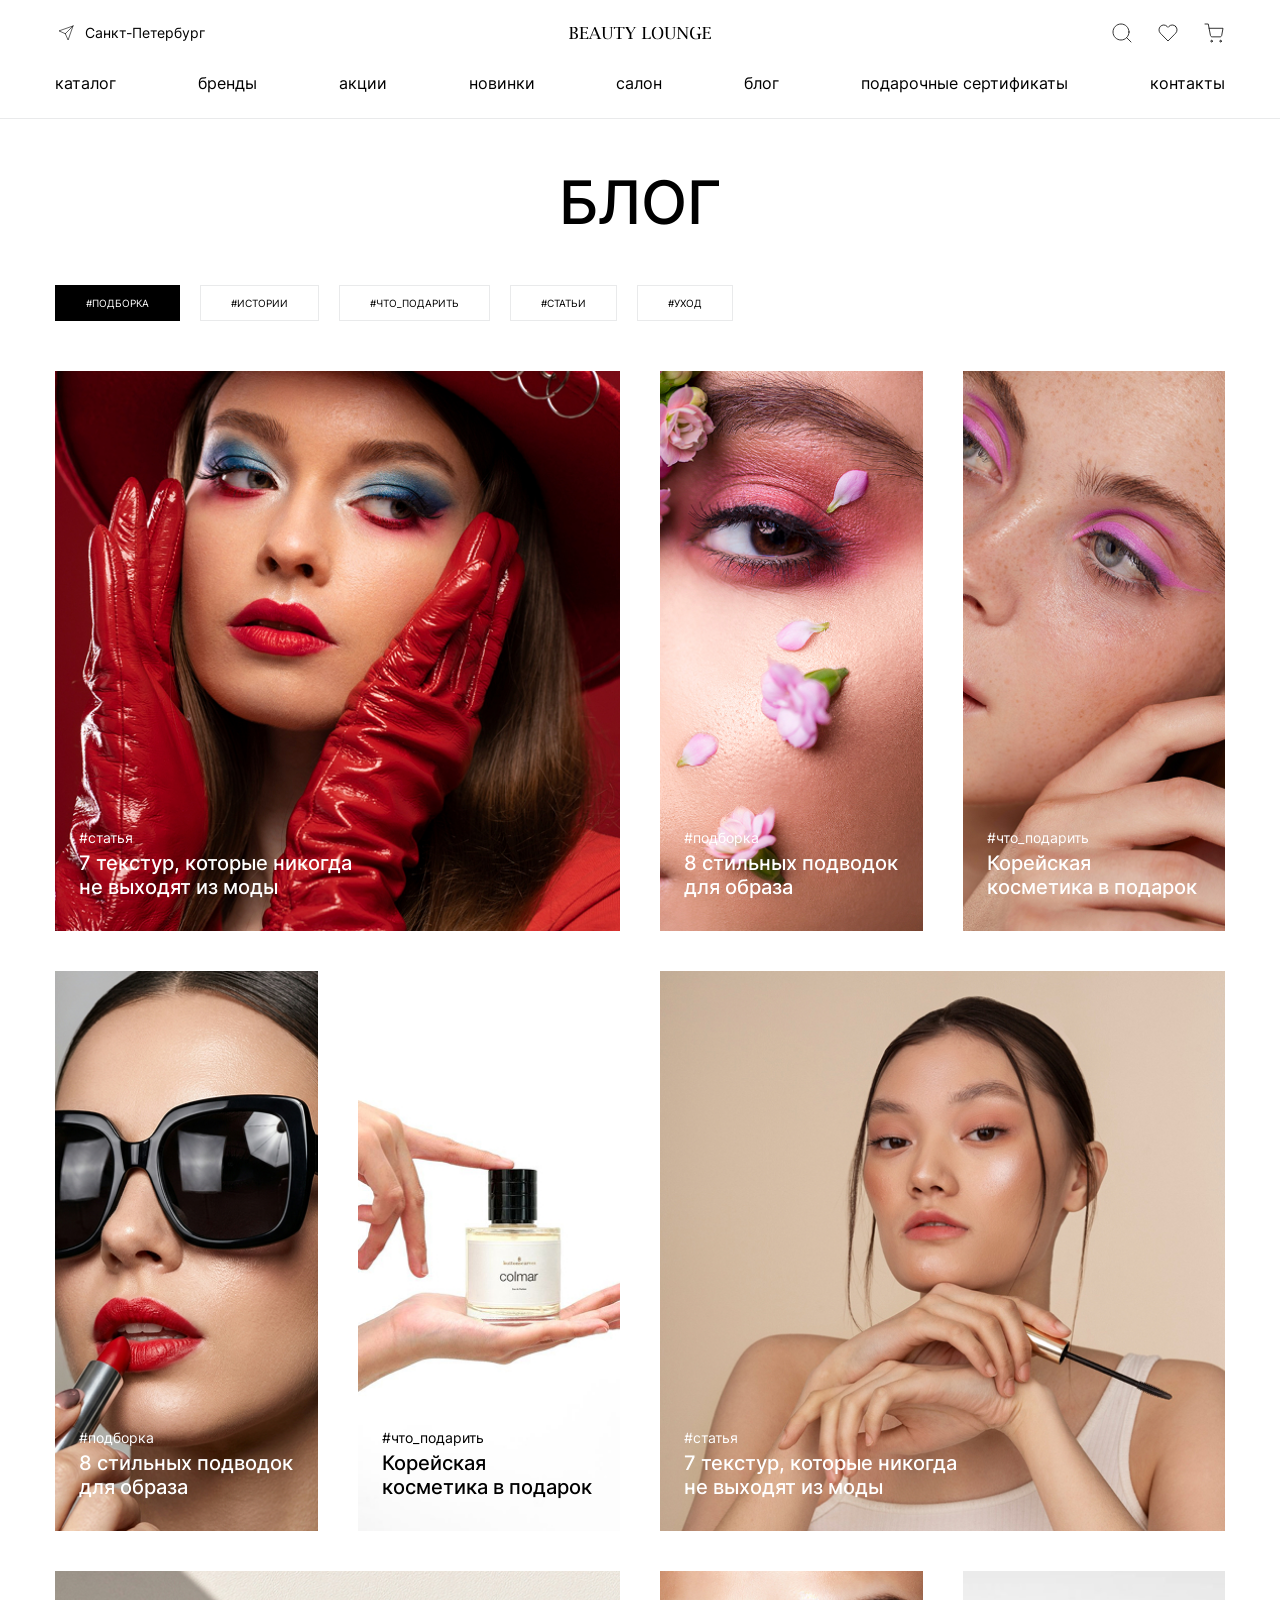
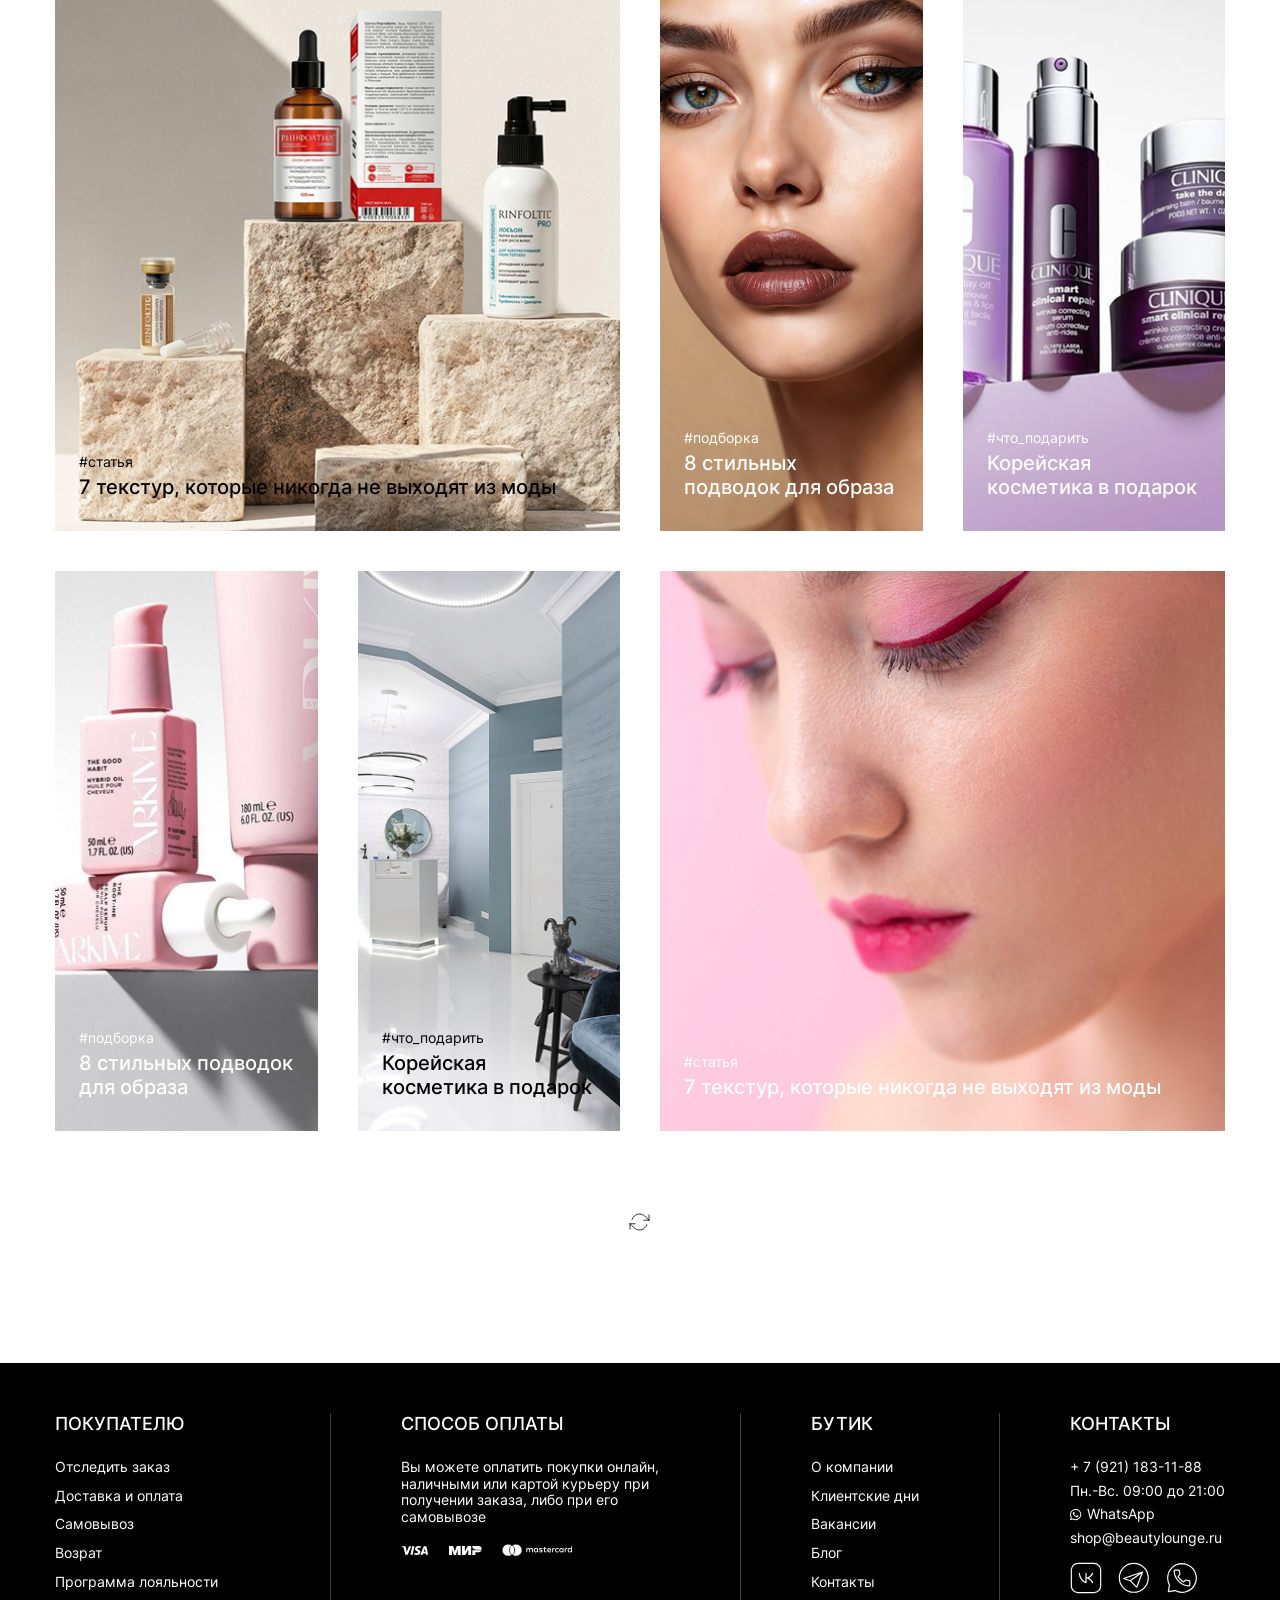
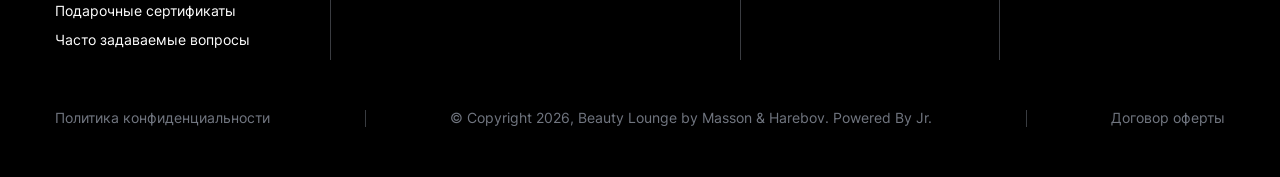
==== commit 5ce1fc6a: "add_4" ====
--- a/blog.html
+++ b/blog.html
@@ -62,8 +62,7 @@
                 </div>
                 <div class="logo">
                     <a href="">
-                        <img class="hidd1200" src="img/header/logo.svg" alt="">
-                        <img class="show1200" src="img/header/logo_mob.svg" alt="">
+                        <img src="img/header/logo_mob.svg" alt="">
                     </a>
                 </div>
             </div>            
--- a/css/style.css
+++ b/css/style.css
@@ -317,7 +317,6 @@
 
 .rect-dots .slick-dots li.slick-active button::after{
     content: "";
-
     height: 100%;
     display: block;
     background-color: #000!important; /* Цвет активной точки/заполнения */
@@ -329,6 +328,58 @@
 }
 
 @keyframes progressBar{
+    0% { width: 0; }
+    100% { width: 100%; }
+}
+
+.progress-dots .slick-dots{
+    width: 100%;
+    max-width: 1200px;
+    display: flex;
+    /*gap: 28px;*/
+    left: 50%;
+    transform: translateX(-50%);
+}
+
+.progress-dots .slick-dots li{
+    width: 100%;
+    margin: 0!important;
+    flex-grow: 1;
+    position: absolute;
+    top: 0;
+    left: 0;
+    z-index: 1;
+}
+
+.progress-dots .slick-dots li.slick-active{
+    z-index: 3;
+}
+
+.progress-dots .slick-dots li button{
+    width: 100%;
+    height: 2px;
+    background: #e9eaeb!important;
+    border: none;
+}
+
+.progress-dots .slick-dots li.slick-active button{
+    background: #e9eaeb!important;
+    border: none;
+}
+
+.progress-dots .slick-dots li.slick-active button::after{
+    content: "";
+    height: 100%;
+    display: block;
+    background-color: #000!important; /* Цвет активной точки/заполнения */
+    animation: progressbar 4s linear forwards; /* 4s - время анимации */
+    position: absolute;
+    top: 0;
+    left: 0;
+    z-index: 3;
+}
+
+@keyframes progressbar{
     0% { width: 0; }
     100% { width: 100%; }
 }
@@ -550,7 +601,7 @@
 }
 
 .header .logo img{
-    width: 33px;
+    width: 142px;
     display: block;
 }
 
@@ -593,6 +644,25 @@
     flex-shrink: 0;
     background: transparent url(../img/header/cart.svg) center no-repeat;
     cursor: pointer;
+    position: relative;
+}
+
+.header-cart .num{
+    width: 10px;
+    height: 10px;
+    display: flex;
+    align-items: center;
+    justify-content: center;
+    background: #000;
+    border-radius: 100%;
+    font-weight: 700;
+    font-size: 5px;
+    text-transform: uppercase;
+    text-align: center;
+    color: #fff;
+    position: absolute;
+    top: 0;
+    right: 0;
 }
 
 .header__place{
@@ -970,7 +1040,7 @@
 }
 
 .intro .in{
-    height: 488px;
+    height: 580px;
     display: flex;
     align-items: center;
 }
@@ -1297,8 +1367,18 @@
     margin: 0 -20px;
 }
 
+.accii .items{
+    display: flex;
+    flex-wrap: wrap;
+    margin: 0 -20px;
+}
+
 .accii .item{
     padding: 0 20px;
+}
+
+.accii .items .item{
+    margin-bottom: 40px;
 }
 
 .accii .item .in{
@@ -1355,6 +1435,63 @@
     color: inherit;
 }
 
+.accii .item .flex{
+    display: flex;
+    justify-content: space-between;
+}
+
+.accii .item .flex.justify-start{
+    justify-content: flex-start;
+}
+
+.accii .item .left{
+    padding-right: 20px;
+}
+
+.accii .item .right{
+    padding-left: 50px;
+}
+
+.accii .item .date{
+    font-weight: 500;
+    font-size: 24px;
+    line-height: 1.2;
+    color: #000;
+    transition: .3s;
+}
+
+.accii .item .date.second{
+    margin-bottom: 12px;
+    color: #717680;
+    font-weight: 500;
+    font-size: 18px;
+}
+
+.accii .item .in:hover .date{
+    color: #998865;
+}
+
+.accii-top{
+    padding-bottom: 50px;
+}
+
+.accii-top .sort{
+    padding-bottom: 0;
+}
+
+.accii-top__cols{
+    display: flex;
+    align-items: center;
+}
+
+.accii-top__left{
+    padding-right: 20px;
+}
+
+.accii-top__right{
+
+}
+
 /**CONTENT**/
 .content{
     width: 100%;
@@ -1411,6 +1548,10 @@
 
 .content p span{
     font-weight: 600;
+}
+
+.content p a{
+    color: inherit;
 }
 
 /**SEARCH**/
@@ -1685,6 +1826,11 @@
     text-transform: uppercase;
     color: #000;
     transition: .3s;
+    white-space: nowrap;
+}
+
+.sort__item.radius a{
+    border-radius: 100px;
 }
 
 .sort__item.active a{
@@ -2924,6 +3070,19 @@
     color: #717680;
     cursor: pointer;
     transition: .3s;
+    position: relative;
+}
+
+.tabs__caption li:before{
+    content: "";
+    width: calc(100% - 10px);
+    height: 1px;
+    background: #000;
+    position: absolute;
+    bottom: -20px;
+    left: 0;
+    transition: .3s;
+    opacity: 0;
 }
 
 .tabs__caption li:last-child{
@@ -2940,6 +3099,10 @@
 
 .tabs__caption li.active:hover{
 
+}
+
+.tabs__caption li.active:before{
+    opacity: 1;
 }
 
 .tabs__content{
@@ -3447,8 +3610,7 @@
 }
 
 .action .border{
-    padding-top: 80px;
-    padding-bottom: 80px;
+    padding: 80px 10px;
     background: #fff;
 }
 
@@ -3525,4 +3687,87 @@
     text-decoration: underline;
 }
 
-
+.event{
+    padding-top: 24px;
+    position: relative;
+    z-index: 1;
+}
+
+.event-head{
+    position: relative;
+    z-index: 1;
+}
+
+.event-head .pic{
+    width: 100%;
+    height: 100%;
+    position: absolute;
+    top: 0;
+    left: 0;
+    z-index: 1;
+}
+
+.event-head .pic_mob{
+    display: none;
+}
+
+.event-head .pic img{
+    width: 100%;
+    height: 100%;
+    display: block;
+    object-fit: cover;
+    object-position: right center;
+}
+
+.event-head .pic_mob img{
+    object-position: center;
+}
+
+.event-head .container{
+    position: relative;
+    z-index: 3;
+}
+
+.event-head .item{
+    position: relative;
+}
+
+.event-head .in{
+    height: 360px;
+    display: flex;
+    align-items: center;
+}
+
+.event-head .vert{
+    width: 100%;
+}
+
+.event-head .date{
+    margin-bottom: 18px;
+    font-weight: 500;
+    font-size: 20px;
+    line-height: 1.2;
+    color: #fafafa;
+}
+
+.event-head .title{
+    margin-bottom: 10px;
+    font-weight: 500;
+    font-size: 32px;
+    line-height: 1.1;
+    color: #fafafa;
+}
+
+.event-head p{
+    margin-bottom: 40px;
+    font-weight: 500;
+    font-size: 20px;
+    line-height: 1.2;
+    color: #fafafa;
+}
+
+.event-head .btn{
+    min-width: 200px;
+}
+
+
--- a/css/media.css
+++ b/css/media.css
@@ -415,6 +415,10 @@
 	.tabs__caption li{
 		padding-right: 20px;
 		white-space: nowrap;
+	}
+
+	.tabs__caption li:before{
+		bottom: -8px;
 	}
 
 	.tabs__content{
@@ -746,6 +750,63 @@
 		width: 142px;
 	}
 
+	.progress-dots .slick-dots{
+		width: calc(100% - 20px);
+	}
+
+	.accii-top{
+		padding-bottom: 24px;
+	}
+
+	.accii .items{
+		margin: 0 -10px;
+	}
+
+	.accii .items .item{
+		padding: 0 10px;
+	}
+
+	.accii-top{
+		overflow: auto;
+		margin-right: -10px;
+	}
+
+	.event{
+		padding-top: 0;
+	}
+
+	.event-head .in{
+		height: 210px;
+	}
+
+	.event-head .date{
+		margin-bottom: 18px;
+		font-weight: 500;
+		font-size: 14px;
+		line-height: 1.2;
+		color: #fafafa;
+	}
+
+	.event-head .title{
+		margin-bottom: 10px;
+		font-weight: 500;
+		font-size: 20px;
+		line-height: 1.1;
+		color: #fafafa;
+	}
+
+	.event-head p{
+		margin-bottom: 24px!important;
+		font-weight: 500!important;
+		font-size: 14px!important;
+		line-height: 1.2;
+		color: #fafafa!important;
+	}
+
+	.event-head .btn{
+		width: 100%;
+	}
+
 }/**1200px**/
 
 @media only screen and (max-width : 1199px){
@@ -928,7 +989,7 @@
 	}
 
 	.accii .item .title{
-		margin-bottom: 30px;
+		margin-bottom: 8px;
 		font-size: 14px;
 	}
 
@@ -1001,6 +1062,15 @@
 		height: 450px;
 	}
 
+	.accii .items .item{
+		width: 100%!important;
+		margin-bottom: 30px;
+	}
+
+	.accii .item .date{
+		font-size: 14px!important;
+	}
+
 }/**767px**/
 
 @media only screen and (max-width : 576px){
